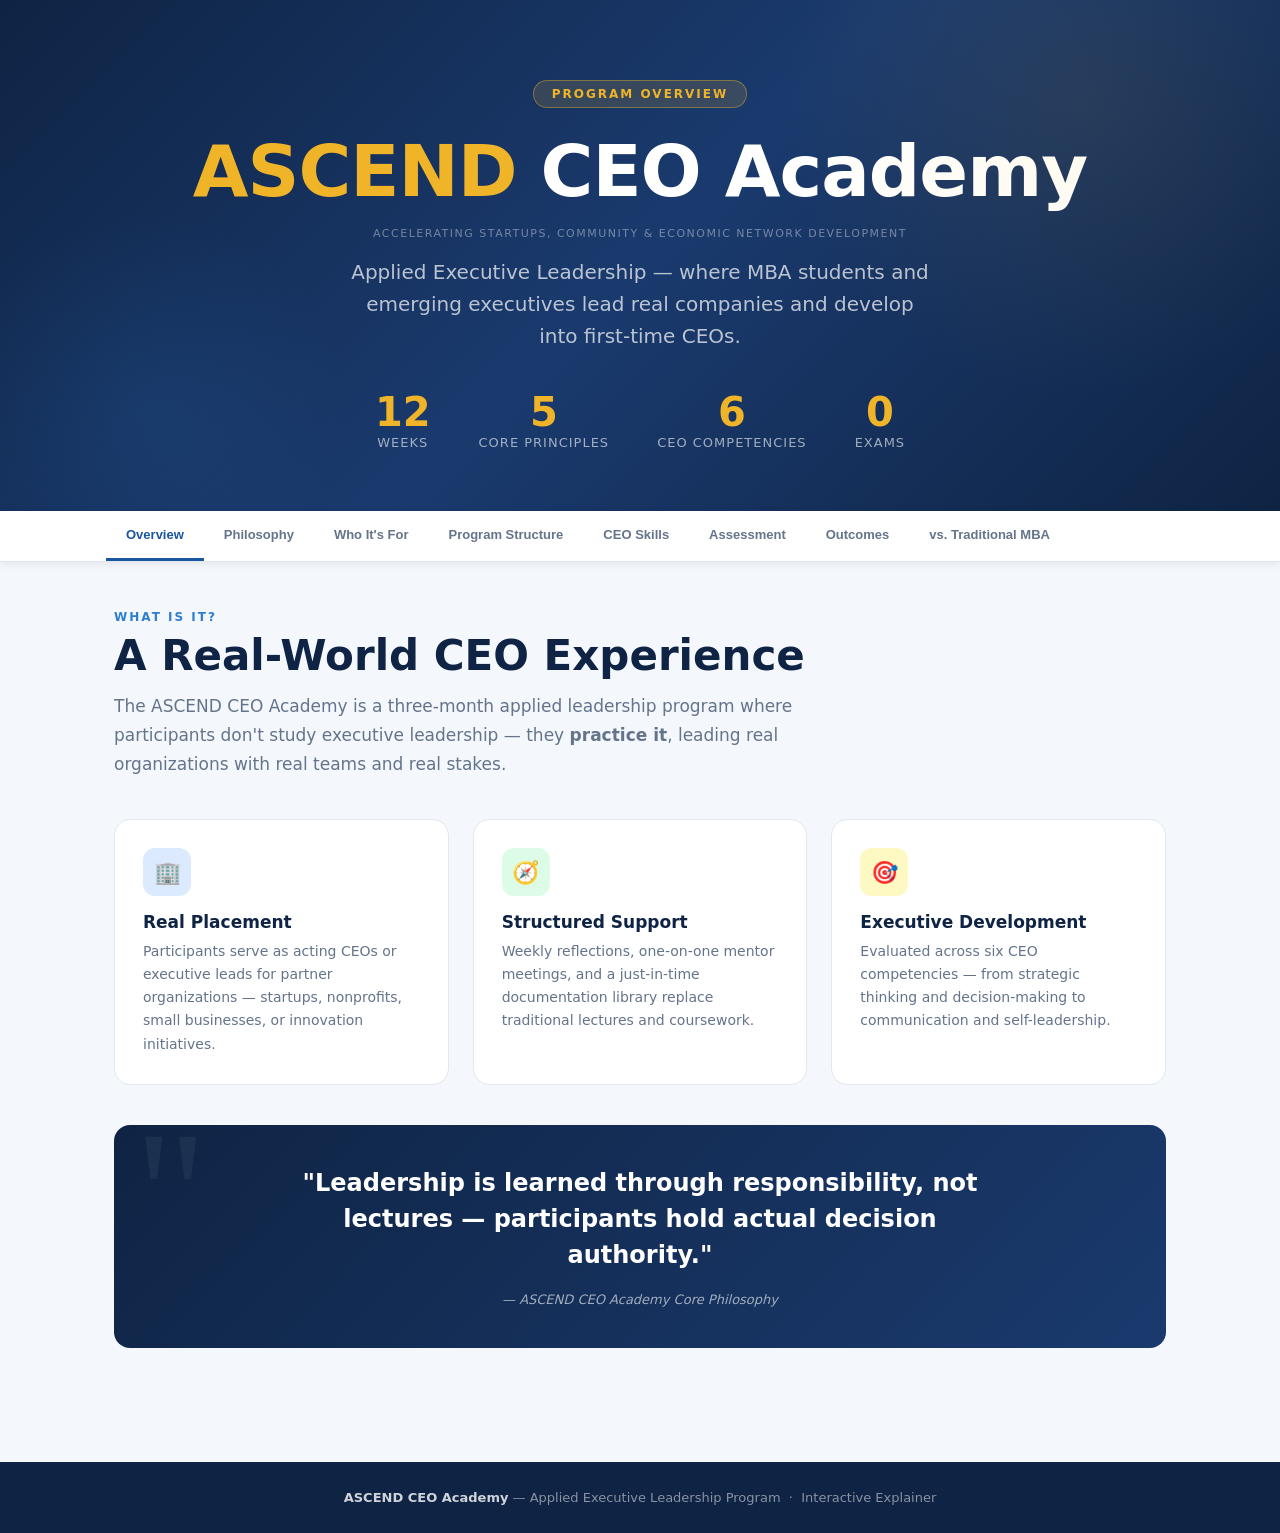
==== CEO Academy Explainer.html @ f21d6d33 "Initial commit: ASCEND CEO Academy interactive resource hub" ====
<!DOCTYPE html>
<html lang="en">
<head>
  <meta charset="UTF-8" />
  <meta name="viewport" content="width=device-width, initial-scale=1.0" />
  <title>ASCEND CEO Academy — Interactive Explainer</title>
  <style>
    :root {
      --navy: #0f2444;
      --blue: #1a56a0;
      --mid-blue: #2d7dd2;
      --accent: #e8a020;
      --gold: #f0b429;
      --light: #f4f7fc;
      --white: #ffffff;
      --gray: #64748b;
      --light-gray: #e2e8f0;
      --dark: #1e293b;
      --success: #16a34a;
      --text: #1e293b;
    }

    * { box-sizing: border-box; margin: 0; padding: 0; }

    body {
      font-family: 'Segoe UI', system-ui, -apple-system, sans-serif;
      background: var(--navy);
      color: var(--text);
      overflow-x: hidden;
    }

    /* ── HERO ── */
    .hero {
      background: linear-gradient(135deg, #0f2444 0%, #1a3a6e 50%, #0f2444 100%);
      color: white;
      text-align: center;
      padding: 80px 24px 60px;
      position: relative;
      overflow: hidden;
    }
    .hero::before {
      content: '';
      position: absolute;
      width: 600px; height: 600px;
      border-radius: 50%;
      background: radial-gradient(circle, rgba(240,180,41,0.08) 0%, transparent 70%);
      top: -200px; right: -100px;
    }
    .hero::after {
      content: '';
      position: absolute;
      width: 400px; height: 400px;
      border-radius: 50%;
      background: radial-gradient(circle, rgba(45,125,210,0.12) 0%, transparent 70%);
      bottom: -100px; left: -50px;
    }
    .hero-badge {
      display: inline-block;
      background: rgba(240,180,41,0.15);
      border: 1px solid rgba(240,180,41,0.4);
      color: var(--gold);
      font-size: 12px;
      font-weight: 700;
      letter-spacing: 2px;
      text-transform: uppercase;
      padding: 6px 18px;
      border-radius: 30px;
      margin-bottom: 24px;
    }
    .hero h1 {
      font-size: clamp(36px, 6vw, 72px);
      font-weight: 800;
      line-height: 1.1;
      margin-bottom: 16px;
      letter-spacing: -1px;
    }
    .hero h1 span { color: var(--gold); }
    .hero-sub {
      font-size: clamp(16px, 2vw, 20px);
      color: rgba(255,255,255,0.7);
      max-width: 580px;
      margin: 0 auto 40px;
      line-height: 1.6;
    }
    .hero-stats {
      display: flex;
      justify-content: center;
      gap: 48px;
      flex-wrap: wrap;
      position: relative;
      z-index: 1;
    }
    .hero-stat { text-align: center; }
    .hero-stat .num {
      font-size: 40px;
      font-weight: 800;
      color: var(--gold);
      display: block;
      line-height: 1;
    }
    .hero-stat .lbl {
      font-size: 13px;
      color: rgba(255,255,255,0.6);
      margin-top: 4px;
      text-transform: uppercase;
      letter-spacing: 1px;
    }

    /* ── NAV ── */
    .nav {
      background: var(--white);
      border-bottom: 1px solid var(--light-gray);
      position: sticky;
      top: 0;
      z-index: 100;
      box-shadow: 0 2px 8px rgba(0,0,0,0.08);
    }
    .nav-inner {
      max-width: 1100px;
      margin: 0 auto;
      display: flex;
      overflow-x: auto;
      scrollbar-width: none;
      padding: 0 16px;
    }
    .nav-inner::-webkit-scrollbar { display: none; }
    .nav-btn {
      flex-shrink: 0;
      padding: 16px 20px;
      font-size: 13px;
      font-weight: 600;
      color: var(--gray);
      background: none;
      border: none;
      border-bottom: 3px solid transparent;
      cursor: pointer;
      transition: all 0.2s;
      white-space: nowrap;
    }
    .nav-btn:hover { color: var(--blue); }
    .nav-btn.active {
      color: var(--blue);
      border-bottom-color: var(--blue);
    }

    /* ── MAIN ── */
    .main {
      background: var(--light);
      min-height: 100vh;
    }

    /* ── SECTIONS ── */
    .section {
      display: none;
      max-width: 1100px;
      margin: 0 auto;
      padding: 48px 24px 80px;
      animation: fadeIn 0.35s ease;
    }
    .section.active { display: block; }

    @keyframes fadeIn {
      from { opacity: 0; transform: translateY(12px); }
      to   { opacity: 1; transform: translateY(0); }
    }

    .section-header {
      margin-bottom: 40px;
    }
    .section-header .eyebrow {
      font-size: 12px;
      font-weight: 700;
      letter-spacing: 2px;
      text-transform: uppercase;
      color: var(--mid-blue);
      margin-bottom: 8px;
    }
    .section-header h2 {
      font-size: clamp(28px, 4vw, 42px);
      font-weight: 800;
      color: var(--navy);
      line-height: 1.15;
      margin-bottom: 12px;
    }
    .section-header p {
      font-size: 17px;
      color: var(--gray);
      max-width: 680px;
      line-height: 1.7;
    }

    /* ── CARDS ── */
    .cards { display: grid; gap: 24px; }
    .cards-2 { grid-template-columns: repeat(auto-fit, minmax(300px, 1fr)); }
    .cards-3 { grid-template-columns: repeat(auto-fit, minmax(260px, 1fr)); }

    .card {
      background: var(--white);
      border-radius: 16px;
      padding: 28px;
      border: 1px solid var(--light-gray);
      transition: box-shadow 0.2s, transform 0.2s;
    }
    .card:hover {
      box-shadow: 0 8px 32px rgba(15,36,68,0.12);
      transform: translateY(-2px);
    }
    .card-icon {
      width: 48px; height: 48px;
      border-radius: 12px;
      display: flex; align-items: center; justify-content: center;
      font-size: 22px;
      margin-bottom: 16px;
    }
    .card h3 {
      font-size: 17px;
      font-weight: 700;
      color: var(--navy);
      margin-bottom: 8px;
    }
    .card p {
      font-size: 14px;
      color: var(--gray);
      line-height: 1.65;
    }

    /* ── PRINCIPLES ── */
    .principle {
      background: var(--white);
      border-radius: 16px;
      padding: 28px 32px;
      border: 1px solid var(--light-gray);
      display: flex;
      align-items: flex-start;
      gap: 20px;
      cursor: pointer;
      transition: all 0.25s;
      margin-bottom: 16px;
    }
    .principle:hover {
      box-shadow: 0 6px 24px rgba(15,36,68,0.1);
      transform: translateX(4px);
    }
    .principle.open { border-color: var(--mid-blue); }
    .principle-num {
      width: 44px; height: 44px;
      border-radius: 50%;
      background: var(--navy);
      color: white;
      font-weight: 800;
      font-size: 18px;
      display: flex; align-items: center; justify-content: center;
      flex-shrink: 0;
    }
    .principle.open .principle-num { background: var(--mid-blue); }
    .principle-body { flex: 1; }
    .principle-title {
      font-size: 17px;
      font-weight: 700;
      color: var(--navy);
      margin-bottom: 4px;
    }
    .principle-sub {
      font-size: 13px;
      color: var(--gray);
    }
    .principle-detail {
      display: none;
      margin-top: 12px;
      font-size: 14px;
      color: var(--text);
      line-height: 1.7;
      border-top: 1px solid var(--light-gray);
      padding-top: 12px;
    }
    .principle.open .principle-detail { display: block; }
    .principle-arrow {
      font-size: 18px;
      color: var(--gray);
      transition: transform 0.25s;
      flex-shrink: 0;
      margin-top: 12px;
    }
    .principle.open .principle-arrow { transform: rotate(180deg); color: var(--mid-blue); }

    /* ── TIMELINE ── */
    .timeline { position: relative; }
    .timeline-phases { display: flex; gap: 0; margin-bottom: 32px; }
    .phase-tab {
      flex: 1;
      padding: 14px 20px;
      text-align: center;
      cursor: pointer;
      border-radius: 0;
      border-bottom: 3px solid var(--light-gray);
      background: var(--white);
      font-size: 14px;
      font-weight: 600;
      color: var(--gray);
      transition: all 0.2s;
      border: 1px solid var(--light-gray);
    }
    .phase-tab:first-child { border-radius: 12px 0 0 0; }
    .phase-tab:last-child  { border-radius: 0 12px 0 0; }
    .phase-tab.active {
      background: var(--navy);
      color: white;
      border-color: var(--navy);
    }
    .phase-tab .phase-label { font-size: 11px; opacity: 0.7; display: block; margin-top: 2px; }
    .phase-content {
      display: none;
      background: var(--white);
      border-radius: 0 0 16px 16px;
      border: 1px solid var(--light-gray);
      border-top: none;
      padding: 32px;
      animation: fadeIn 0.25s ease;
    }
    .phase-content.active { display: block; }

    .phase-content h3 {
      font-size: 22px;
      font-weight: 700;
      color: var(--navy);
      margin-bottom: 8px;
    }
    .phase-content .phase-desc {
      color: var(--gray);
      margin-bottom: 24px;
      font-size: 15px;
      line-height: 1.6;
    }

    .checklist { list-style: none; }
    .checklist li {
      display: flex;
      align-items: flex-start;
      gap: 10px;
      padding: 9px 0;
      font-size: 14px;
      color: var(--text);
      border-bottom: 1px solid var(--light-gray);
    }
    .checklist li:last-child { border-bottom: none; }
    .checklist .chk {
      width: 20px; height: 20px;
      border-radius: 50%;
      background: #dcfce7;
      color: var(--success);
      font-size: 11px;
      display: flex; align-items: center; justify-content: center;
      flex-shrink: 0;
      margin-top: 1px;
    }

    /* weekly cycle visual */
    .weekly-cycle {
      display: flex;
      gap: 0;
      margin-top: 24px;
      border-radius: 12px;
      overflow: hidden;
      border: 1px solid var(--light-gray);
    }
    .week-day {
      flex: 1;
      padding: 20px 16px;
      text-align: center;
      position: relative;
    }
    .week-day:not(:last-child)::after {
      content: '→';
      position: absolute;
      right: -8px;
      top: 50%;
      transform: translateY(-50%);
      font-size: 16px;
      color: var(--gray);
      z-index: 1;
    }
    .week-day.friday  { background: #fef9ec; }
    .week-day.monday  { background: #eff6ff; }
    .week-day.midweek { background: #f0fdf4; }
    .week-day-label {
      font-size: 11px;
      font-weight: 700;
      text-transform: uppercase;
      letter-spacing: 1px;
      margin-bottom: 8px;
    }
    .week-day.friday  .week-day-label { color: #b45309; }
    .week-day.monday  .week-day-label { color: var(--blue); }
    .week-day.midweek .week-day-label { color: var(--success); }
    .week-day-icon { font-size: 28px; margin-bottom: 8px; }
    .week-day-title {
      font-size: 13px;
      font-weight: 700;
      color: var(--navy);
      margin-bottom: 6px;
    }
    .week-day-items {
      font-size: 12px;
      color: var(--gray);
      line-height: 1.6;
      list-style: none;
      text-align: left;
    }

    /* ── SKILLS GRID ── */
    .skill-grid { display: grid; grid-template-columns: repeat(auto-fit, minmax(280px, 1fr)); gap: 20px; }
    .skill-card {
      background: var(--white);
      border-radius: 14px;
      padding: 24px;
      border: 1px solid var(--light-gray);
      cursor: pointer;
      transition: all 0.2s;
    }
    .skill-card:hover {
      box-shadow: 0 6px 24px rgba(15,36,68,0.1);
      transform: translateY(-2px);
      border-color: var(--mid-blue);
    }
    .skill-card.expanded { border-color: var(--mid-blue); background: #f0f7ff; }
    .skill-card-head {
      display: flex;
      align-items: center;
      gap: 14px;
      margin-bottom: 10px;
    }
    .skill-icon {
      width: 42px; height: 42px;
      border-radius: 10px;
      font-size: 20px;
      display: flex; align-items: center; justify-content: center;
      flex-shrink: 0;
    }
    .skill-card h3 { font-size: 16px; font-weight: 700; color: var(--navy); }
    .skill-preview { font-size: 13px; color: var(--gray); }
    .skill-items {
      display: none;
      margin-top: 14px;
      padding-top: 14px;
      border-top: 1px solid var(--light-gray);
      list-style: none;
    }
    .skill-card.expanded .skill-items { display: block; }
    .skill-items li {
      font-size: 13px;
      color: var(--text);
      padding: 5px 0;
      display: flex;
      align-items: center;
      gap: 8px;
    }
    .skill-items li::before {
      content: '▸';
      color: var(--mid-blue);
      font-size: 11px;
    }

    /* ── OUTCOMES ── */
    .outcome-grid { display: grid; grid-template-columns: repeat(auto-fit, minmax(260px, 1fr)); gap: 20px; }
    .outcome-card {
      background: var(--white);
      border-radius: 16px;
      padding: 28px;
      border: 1px solid var(--light-gray);
      text-align: center;
    }
    .outcome-card .big-icon { font-size: 40px; margin-bottom: 12px; }
    .outcome-card h3 { font-size: 16px; font-weight: 700; color: var(--navy); margin-bottom: 8px; }
    .outcome-card p { font-size: 13px; color: var(--gray); line-height: 1.6; }

    /* ── COMPARE TABLE ── */
    .compare-wrap {
      background: var(--white);
      border-radius: 16px;
      overflow: hidden;
      border: 1px solid var(--light-gray);
    }
    .compare-table { width: 100%; border-collapse: collapse; }
    .compare-table th {
      padding: 18px 24px;
      font-size: 14px;
      font-weight: 700;
      text-align: left;
    }
    .compare-table th:first-child { background: var(--light-gray); color: var(--gray); }
    .compare-table th.traditional { background: #fef2f2; color: #b91c1c; }
    .compare-table th.academy { background: #eff6ff; color: var(--blue); }
    .compare-table td {
      padding: 14px 24px;
      font-size: 14px;
      border-top: 1px solid var(--light-gray);
      vertical-align: top;
    }
    .compare-table td:first-child { font-weight: 600; color: var(--navy); background: #fafafa; }
    .compare-table td.traditional { color: #b91c1c; background: #fff5f5; }
    .compare-table td.academy { color: #166534; background: #f0fdf4; }

    /* ── PILL TAGS ── */
    .tags { display: flex; flex-wrap: wrap; gap: 8px; margin-top: 16px; }
    .tag {
      padding: 5px 14px;
      border-radius: 20px;
      font-size: 12px;
      font-weight: 600;
      background: #dbeafe;
      color: var(--blue);
    }
    .tag.gold { background: #fef9c3; color: #854d0e; }
    .tag.green { background: #dcfce7; color: #166534; }

    /* ── CALLOUT ── */
    .callout {
      background: linear-gradient(135deg, var(--navy), #1a3a6e);
      color: white;
      border-radius: 16px;
      padding: 40px;
      margin-top: 40px;
      text-align: center;
      position: relative;
      overflow: hidden;
    }
    .callout::before {
      content: '"';
      position: absolute;
      top: -20px; left: 20px;
      font-size: 180px;
      color: rgba(255,255,255,0.05);
      font-family: Georgia, serif;
      line-height: 1;
    }
    .callout blockquote {
      font-size: clamp(18px, 3vw, 24px);
      font-weight: 600;
      line-height: 1.5;
      max-width: 700px;
      margin: 0 auto 16px;
      position: relative;
      z-index: 1;
    }
    .callout cite {
      font-size: 13px;
      color: rgba(255,255,255,0.6);
    }

    /* ── ASSESSMENTS ── */
    .assess-grid { display: grid; gap: 20px; }
    .assess-item {
      background: var(--white);
      border-radius: 14px;
      padding: 24px 28px;
      border: 1px solid var(--light-gray);
      display: flex;
      gap: 20px;
      align-items: flex-start;
    }
    .assess-num {
      background: var(--navy);
      color: white;
      width: 36px; height: 36px;
      border-radius: 8px;
      font-weight: 800;
      font-size: 15px;
      display: flex; align-items: center; justify-content: center;
      flex-shrink: 0;
    }
    .assess-item h3 { font-size: 16px; font-weight: 700; color: var(--navy); margin-bottom: 4px; }
    .assess-item p { font-size: 13px; color: var(--gray); line-height: 1.6; }

    /* ── PLACEMENT ── */
    .placement-grid { display: grid; grid-template-columns: 1fr 1fr; gap: 24px; }
    @media (max-width: 640px) { .placement-grid { grid-template-columns: 1fr; } }
    .placement-box {
      background: var(--white);
      border-radius: 14px;
      padding: 24px;
      border: 1px solid var(--light-gray);
    }
    .placement-box h3 { font-size: 15px; font-weight: 700; color: var(--navy); margin-bottom: 14px; display: flex; align-items: center; gap: 8px; }
    .placement-box ul { list-style: none; }
    .placement-box ul li {
      padding: 7px 0;
      font-size: 13px;
      color: var(--text);
      border-bottom: 1px solid var(--light-gray);
      display: flex; align-items: center; gap: 8px;
    }
    .placement-box ul li:last-child { border-bottom: none; }
    .placement-box ul li::before { content: '●'; color: var(--mid-blue); font-size: 8px; }

    /* ── FOOTER ── */
    .footer {
      background: var(--navy);
      color: rgba(255,255,255,0.5);
      text-align: center;
      padding: 28px 24px;
      font-size: 13px;
    }
    .footer strong { color: rgba(255,255,255,0.8); }

    @media (max-width: 768px) {
      .hero { padding: 48px 20px 40px; }
      .hero-stats { gap: 24px; }
      .section { padding: 32px 16px 60px; }
      .weekly-cycle { flex-direction: column; }
      .week-day:not(:last-child)::after { content: '↓'; right: 50%; top: auto; bottom: -12px; transform: translateX(50%); }
    }
  </style>
</head>
<body>

<!-- HERO -->
<section class="hero">
  <div class="hero-badge">Program Overview</div>
  <h1><span>ASCEND</span> CEO Academy</h1>
  <p style="font-size:11px; letter-spacing:1.5px; text-transform:uppercase; color:rgba(255,255,255,0.4); margin-bottom:16px; position:relative; z-index:1;">Accelerating Startups, Community & Economic Network Development</p>
  <p class="hero-sub">Applied Executive Leadership — where MBA students and emerging executives lead real companies and develop into first-time CEOs.</p>
  <div class="hero-stats">
    <div class="hero-stat"><span class="num">12</span><span class="lbl">Weeks</span></div>
    <div class="hero-stat"><span class="num">5</span><span class="lbl">Core Principles</span></div>
    <div class="hero-stat"><span class="num">6</span><span class="lbl">CEO Competencies</span></div>
    <div class="hero-stat"><span class="num">0</span><span class="lbl">Exams</span></div>
  </div>
</section>

<!-- NAV -->
<nav class="nav">
  <div class="nav-inner">
    <button class="nav-btn active" onclick="showSection('overview', this)">Overview</button>
    <button class="nav-btn" onclick="showSection('philosophy', this)">Philosophy</button>
    <button class="nav-btn" onclick="showSection('participants', this)">Who It's For</button>
    <button class="nav-btn" onclick="showSection('structure', this)">Program Structure</button>
    <button class="nav-btn" onclick="showSection('skills', this)">CEO Skills</button>
    <button class="nav-btn" onclick="showSection('assessment', this)">Assessment</button>
    <button class="nav-btn" onclick="showSection('outcomes', this)">Outcomes</button>
    <button class="nav-btn" onclick="showSection('compare', this)">vs. Traditional MBA</button>
  </div>
</nav>

<!-- MAIN -->
<main class="main">

  <!-- 1. OVERVIEW -->
  <section id="overview" class="section active">
    <div class="section-header">
      <div class="eyebrow">What is it?</div>
      <h2>A Real-World CEO Experience</h2>
      <p>The ASCEND CEO Academy is a three-month applied leadership program where participants don't study executive leadership — they <strong>practice it</strong>, leading real organizations with real teams and real stakes.</p>
    </div>

    <div class="cards cards-3">
      <div class="card">
        <div class="card-icon" style="background:#dbeafe;">🏢</div>
        <h3>Real Placement</h3>
        <p>Participants serve as acting CEOs or executive leads for partner organizations — startups, nonprofits, small businesses, or innovation initiatives.</p>
      </div>
      <div class="card">
        <div class="card-icon" style="background:#dcfce7;">🧭</div>
        <h3>Structured Support</h3>
        <p>Weekly reflections, one-on-one mentor meetings, and a just-in-time documentation library replace traditional lectures and coursework.</p>
      </div>
      <div class="card">
        <div class="card-icon" style="background:#fef9c3;">🎯</div>
        <h3>Executive Development</h3>
        <p>Evaluated across six CEO competencies — from strategic thinking and decision-making to communication and self-leadership.</p>
      </div>
    </div>

    <div class="callout">
      <blockquote>"Leadership is learned through responsibility, not lectures — participants hold actual decision authority."</blockquote>
      <cite>— ASCEND CEO Academy Core Philosophy</cite>
    </div>
  </section>

  <!-- 2. PHILOSOPHY -->
  <section id="philosophy" class="section">
    <div class="section-header">
      <div class="eyebrow">The Foundation</div>
      <h2>Five Operating Principles</h2>
      <p>Every design decision in the Academy flows from five core beliefs about how executive leadership is actually developed. Click each principle to explore it.</p>
    </div>

    <div class="principle open" onclick="togglePrinciple(this)">
      <div class="principle-num">1</div>
      <div class="principle-body">
        <div class="principle-title">Leadership is learned through responsibility, not lectures</div>
        <div class="principle-sub">Authority first, curriculum second.</div>
        <div class="principle-detail">Participants must hold <em>actual</em> decision authority — not simulated authority, not advisory roles. This is the non-negotiable foundation of the program. Without accountability for outcomes, there is no real learning.</div>
      </div>
      <div class="principle-arrow">▾</div>
    </div>

    <div class="principle" onclick="togglePrinciple(this)">
      <div class="principle-num">2</div>
      <div class="principle-body">
        <div class="principle-title">Reflection converts experience into leadership skill</div>
        <div class="principle-sub">Experience alone is not enough.</div>
        <div class="principle-detail">Weekly structured reflection is mandatory. Without deliberate reflection, leaders repeat mistakes rather than learning from them. The Friday reflection ritual is the mechanism that turns daily activity into compounding leadership growth.</div>
      </div>
      <div class="principle-arrow">▾</div>
    </div>

    <div class="principle" onclick="togglePrinciple(this)">
      <div class="principle-num">3</div>
      <div class="principle-body">
        <div class="principle-title">Mentorship prevents preventable failure</div>
        <div class="principle-sub">Every participant has an experienced executive mentor.</div>
        <div class="principle-detail">Mentors are seasoned executives who review reflections, challenge assumptions, and provide coaching on decision quality. Critically, mentors guide thinking — they do not run the company. This preserves the participant's learning while preventing avoidable mistakes.</div>
      </div>
      <div class="principle-arrow">▾</div>
    </div>

    <div class="principle" onclick="togglePrinciple(this)">
      <div class="principle-num">4</div>
      <div class="principle-body">
        <div class="principle-title">Documentation replaces traditional curriculum</div>
        <div class="principle-sub">A CEO survival manual, not a syllabus.</div>
        <div class="principle-detail">The Academy maintains a CEO Documentation Library — practical guides on firing someone ethically, managing cash flow panic, handling board pressure, rebuilding broken team culture, and more. Participants consult these only when needed. No wasted theory.</div>
      </div>
      <div class="principle-arrow">▾</div>
    </div>

    <div class="principle" onclick="togglePrinciple(this)">
      <div class="principle-num">5</div>
      <div class="principle-body">
        <div class="principle-title">Problems drive learning</div>
        <div class="principle-sub">Curriculum evolves in real time.</div>
        <div class="principle-detail">When multiple participants encounter the same challenge, the Academy creates new documentation. This means future cohorts benefit from real problems faced by real leaders — and no learning resource exists until it's actually needed.</div>
      </div>
      <div class="principle-arrow">▾</div>
    </div>
  </section>

  <!-- 3. PARTICIPANTS -->
  <section id="participants" class="section">
    <div class="section-header">
      <div class="eyebrow">Who Should Apply</div>
      <h2>Built for Emerging Executives</h2>
      <p>The program assumes baseline business knowledge exists and focuses entirely on executive application — not fundamentals.</p>
    </div>

    <div class="cards cards-2" style="margin-bottom: 32px;">
      <div class="card">
        <div class="card-icon" style="background:#ede9fe;">🎓</div>
        <h3>Primary Audience</h3>
        <ul class="checklist" style="margin-top: 8px;">
          <li><span class="chk">✓</span>MBA students</li>
          <li><span class="chk">✓</span>Graduate business students</li>
          <li><span class="chk">✓</span>Startup founders transitioning into CEO roles</li>
          <li><span class="chk">✓</span>Internal corporate leaders moving into executive positions</li>
          <li><span class="chk">✓</span>Entrepreneurs preparing to scale organizations</li>
        </ul>
      </div>
      <div class="card">
        <div class="card-icon" style="background:#fef9c3;">📋</div>
        <h3>Prerequisites</h3>
        <p style="margin-bottom: 12px;">Participants should already understand these business fundamentals:</p>
        <div class="tags">
          <span class="tag">Business Fundamentals</span>
          <span class="tag">Finance Basics</span>
          <span class="tag">Organizational Structure</span>
          <span class="tag">Marketing Fundamentals</span>
          <span class="tag">Operations Concepts</span>
        </div>
      </div>
    </div>

    <div class="section-header" style="margin-top: 40px;">
      <div class="eyebrow">Placement Types</div>
      <h2>Where Participants Are Placed</h2>
      <p>Each participant is placed with a real organization that offers authentic executive responsibility.</p>
    </div>

    <div class="placement-grid">
      <div class="placement-box">
        <h3>🏗️ Organization Types</h3>
        <ul>
          <li>Early-stage startup</li>
          <li>Small business preparing for growth</li>
          <li>Nonprofit needing executive leadership</li>
          <li>Innovation initiative inside a larger organization</li>
          <li>Community or economic development project</li>
        </ul>
      </div>
      <div class="placement-box">
        <h3>✅ What Must Be Included</h3>
        <ul>
          <li>Decision responsibility</li>
          <li>Leadership of at least one team or function</li>
          <li>Weekly measurable organizational goals</li>
          <li>Access to operational data</li>
        </ul>
      </div>
    </div>
  </section>

  <!-- 4. STRUCTURE -->
  <section id="structure" class="section">
    <div class="section-header">
      <div class="eyebrow">12-Week Program</div>
      <h2>How the Program is Structured</h2>
      <p>Three phases take participants from orientation through active CEO leadership to final reflection and portfolio completion.</p>
    </div>

    <div class="timeline">
      <div class="timeline-phases">
        <button class="phase-tab active" onclick="showPhase('phase1', this)">
          Phase 1
          <span class="phase-label">Week 1 · Bootcamp</span>
        </button>
        <button class="phase-tab" onclick="showPhase('phase2', this)">
          Phase 2
          <span class="phase-label">Weeks 2–11 · CEO Placement</span>
        </button>
        <button class="phase-tab" onclick="showPhase('phase3', this)">
          Phase 3
          <span class="phase-label">Week 12 · Closing</span>
        </button>
      </div>

      <div id="phase1" class="phase-content active">
        <h3>⚡ Executive Bootcamp Week</h3>
        <p class="phase-desc">Full-time, in-person or hybrid. The single most intensive week — focused on mindset, systems, and preparation before participants step into their organizations.</p>
        <div class="cards cards-2">
          <div>
            <h4 style="font-size:14px;font-weight:700;color:var(--navy);margin-bottom:12px;">What Happens</h4>
            <ul class="checklist">
              <li><span class="chk">✓</span>Team formation and cohort building</li>
              <li><span class="chk">✓</span>Leadership mindset reset</li>
              <li><span class="chk">✓</span>Executive communication expectations</li>
              <li><span class="chk">✓</span>Program systems walkthrough</li>
              <li><span class="chk">✓</span>Reflection training</li>
              <li><span class="chk">✓</span>Mentor introduction</li>
              <li><span class="chk">✓</span>Organizational placement preparation</li>
            </ul>
          </div>
          <div>
            <h4 style="font-size:14px;font-weight:700;color:var(--navy);margin-bottom:12px;">Participants Leave Week 1 With</h4>
            <ul class="checklist">
              <li><span class="chk">✓</span>Leadership journal started</li>
              <li><span class="chk">✓</span>Assigned organization</li>
              <li><span class="chk">✓</span>Initial CEO action plan</li>
              <li><span class="chk">✓</span>Defined success metrics</li>
            </ul>
          </div>
        </div>
      </div>

      <div id="phase2" class="phase-content">
        <h3>🏆 CEO Placement Period</h3>
        <p class="phase-desc">Weeks 2–11 are the core of the Academy. There are no weekly lectures. Participants actively lead their assigned organizations on a structured weekly cadence.</p>

        <h4 style="font-size:14px;font-weight:700;color:var(--navy);margin-bottom:16px;">The Weekly Rhythm</h4>
        <div class="weekly-cycle">
          <div class="week-day friday">
            <div class="week-day-label">Friday</div>
            <div class="week-day-icon">📝</div>
            <div class="week-day-title">Reflection Due</div>
            <ul class="week-day-items">
              <li>Key decisions made</li>
              <li>Challenges encountered</li>
              <li>People leadership situations</li>
              <li>Failures and lessons</li>
              <li>Questions for mentor</li>
            </ul>
          </div>
          <div class="week-day monday">
            <div class="week-day-label">Monday</div>
            <div class="week-day-icon">🤝</div>
            <div class="week-day-title">Mentor Meeting</div>
            <ul class="week-day-items">
              <li>Review reflection</li>
              <li>Discuss decision quality</li>
              <li>Leadership coaching</li>
              <li>Challenge assumptions</li>
              <li>Executive frameworks</li>
            </ul>
          </div>
          <div class="week-day midweek">
            <div class="week-day-label">Tue – Thu</div>
            <div class="week-day-icon">⚙️</div>
            <div class="week-day-title">CEO Execution</div>
            <ul class="week-day-items">
              <li>Running meetings</li>
              <li>Operational decisions</li>
              <li>Managing staff</li>
              <li>Strategic planning</li>
              <li>Handling crises</li>
            </ul>
          </div>
        </div>
      </div>

      <div id="phase3" class="phase-content">
        <h3>🎓 Program Completion</h3>
        <p class="phase-desc">Week 12 is dedicated to synthesis, reflection, and final deliverables. Participants demonstrate what they learned through demonstrated action — not exams.</p>
        <div class="cards cards-2">
          <div class="card" style="border-left: 4px solid var(--mid-blue);">
            <h3>📁 CEO Leadership Portfolio</h3>
            <ul class="checklist" style="margin-top:8px;">
              <li><span class="chk">✓</span>Major decisions made</li>
              <li><span class="chk">✓</span>Strategic initiatives launched</li>
              <li><span class="chk">✓</span>Organizational outcomes achieved</li>
              <li><span class="chk">✓</span>Leadership mistakes and lessons</li>
              <li><span class="chk">✓</span>Personal leadership framework developed</li>
            </ul>
          </div>
          <div class="card" style="border-left: 4px solid var(--gold);">
            <h3>🎤 Executive Presentation</h3>
            <ul class="checklist" style="margin-top:8px;">
              <li><span class="chk">✓</span>What they inherited</li>
              <li><span class="chk">✓</span>What they changed</li>
              <li><span class="chk">✓</span>What worked</li>
              <li><span class="chk">✓</span>What failed</li>
              <li><span class="chk">✓</span>What they'd do differently</li>
            </ul>
          </div>
        </div>
      </div>
    </div>
  </section>

  <!-- 5. SKILLS -->
  <section id="skills" class="section">
    <div class="section-header">
      <div class="eyebrow">CEO Competencies</div>
      <h2>Six Skills Every CEO Needs</h2>
      <p>Participants are evaluated across six core executive competencies. Click any skill to see what's measured.</p>
    </div>

    <div class="skill-grid">
      <div class="skill-card" onclick="toggleSkill(this)">
        <div class="skill-card-head">
          <div class="skill-icon" style="background:#dbeafe;">🧭</div>
          <div>
            <h3>Strategic Thinking</h3>
            <div class="skill-preview">Setting direction and allocating resources</div>
          </div>
        </div>
        <ul class="skill-items">
          <li>Ability to define direction</li>
          <li>Ability to prioritize initiatives</li>
          <li>Ability to allocate resources</li>
        </ul>
      </div>

      <div class="skill-card" onclick="toggleSkill(this)">
        <div class="skill-card-head">
          <div class="skill-icon" style="background:#fef9c3;">⚖️</div>
          <div>
            <h3>Decision Making Under Uncertainty</h3>
            <div class="skill-preview">Speed, risk, accountability</div>
          </div>
        </div>
        <ul class="skill-items">
          <li>Speed of decision making</li>
          <li>Risk awareness</li>
          <li>Accountability for outcomes</li>
        </ul>
      </div>

      <div class="skill-card" onclick="toggleSkill(this)">
        <div class="skill-card-head">
          <div class="skill-icon" style="background:#dcfce7;">👥</div>
          <div>
            <h3>Organizational Leadership</h3>
            <div class="skill-preview">Building teams and culture</div>
          </div>
        </div>
        <ul class="skill-items">
          <li>Team alignment</li>
          <li>Conflict resolution</li>
          <li>Staff motivation</li>
          <li>Culture building</li>
        </ul>
      </div>

      <div class="skill-card" onclick="toggleSkill(this)">
        <div class="skill-card-head">
          <div class="skill-icon" style="background:#ede9fe;">📢</div>
          <div>
            <h3>Communication</h3>
            <div class="skill-preview">Executive presence and clarity</div>
          </div>
        </div>
        <ul class="skill-items">
          <li>Clarity of direction</li>
          <li>Executive presence</li>
          <li>Stakeholder messaging</li>
          <li>Difficult conversation handling</li>
        </ul>
      </div>

      <div class="skill-card" onclick="toggleSkill(this)">
        <div class="skill-card-head">
          <div class="skill-icon" style="background:#fee2e2;">⚙️</div>
          <div>
            <h3>Operational Awareness</h3>
            <div class="skill-preview">Finance, resources, and processes</div>
          </div>
        </div>
        <ul class="skill-items">
          <li>Financial literacy in real decisions</li>
          <li>Resource management</li>
          <li>Process understanding</li>
          <li>Organizational bottleneck recognition</li>
        </ul>
      </div>

      <div class="skill-card" onclick="toggleSkill(this)">
        <div class="skill-card-head">
          <div class="skill-icon" style="background:#fef3c7;">🧘</div>
          <div>
            <h3>Self-Leadership</h3>
            <div class="skill-preview">Emotional intelligence and growth</div>
          </div>
        </div>
        <ul class="skill-items">
          <li>Emotional regulation</li>
          <li>Reflection depth</li>
          <li>Coachability</li>
          <li>Adaptability</li>
        </ul>
      </div>
    </div>
  </section>

  <!-- 6. ASSESSMENT -->
  <section id="assessment" class="section">
    <div class="section-header">
      <div class="eyebrow">No Exams</div>
      <h2>Leadership is Assessed Through Action</h2>
      <p>There are no written tests. Evaluation is based entirely on demonstrated leadership across five dimensions.</p>
    </div>

    <div class="assess-grid">
      <div class="assess-item">
        <div class="assess-num">1</div>
        <div>
          <h3>Weekly Reflections</h3>
          <p>Every Friday, participants document key decisions, challenges, failures, and leadership situations. Reflection depth and self-awareness are evaluated over time.</p>
        </div>
      </div>
      <div class="assess-item">
        <div class="assess-num">2</div>
        <div>
          <h3>Mentor Feedback</h3>
          <p>Executive mentors provide ongoing coaching assessments based on weekly meetings — evaluating decision quality, coachability, and leadership growth trajectory.</p>
        </div>
      </div>
      <div class="assess-item">
        <div class="assess-num">3</div>
        <div>
          <h3>Organizational Performance Indicators</h3>
          <p>Real outcomes from the placed organization are part of the evaluation — did the team improve? Did the strategy deliver measurable results?</p>
        </div>
      </div>
      <div class="assess-item">
        <div class="assess-num">4</div>
        <div>
          <h3>Staff Feedback</h3>
          <p>Where applicable, feedback from the teams participants led provides a ground-level view of organizational leadership effectiveness.</p>
        </div>
      </div>
      <div class="assess-item">
        <div class="assess-num">5</div>
        <div>
          <h3>Final Executive Portfolio</h3>
          <p>A comprehensive document capturing the participant's full arc — decisions made, outcomes achieved, mistakes learned from, and their personal leadership framework.</p>
        </div>
      </div>
    </div>
  </section>

  <!-- 7. OUTCOMES -->
  <section id="outcomes" class="section">
    <div class="section-header">
      <div class="eyebrow">What You'll Have</div>
      <h2>What Graduates Walk Away With</h2>
      <p>ASCEND CEO Academy graduates don't have simulated leadership experience — they have actual CEO experience and the skills to prove it.</p>
    </div>

    <div class="outcome-grid">
      <div class="outcome-card">
        <div class="big-icon">🏛️</div>
        <h3>Executive Reality</h3>
        <p>Deep understanding of the daily reality of executive leadership — not theoretical knowledge of what it might be like.</p>
      </div>
      <div class="outcome-card">
        <div class="big-icon">🎯</div>
        <h3>Authority & Judgment</h3>
        <p>Proven ability to lead organizations with real authority and make high-stakes decisions under uncertainty.</p>
      </div>
      <div class="outcome-card">
        <div class="big-icon">🔄</div>
        <h3>Reflective Decision-Making</h3>
        <p>A lifetime habit of structured reflection that continuously converts experience into leadership growth.</p>
      </div>
      <div class="outcome-card">
        <div class="big-icon">🌐</div>
        <h3>Mentor Network</h3>
        <p>Ongoing relationships with experienced executives who provided real coaching, not simulated mentorship.</p>
      </div>
      <div class="outcome-card">
        <div class="big-icon">📋</div>
        <h3>Portfolio of Proof</h3>
        <p>A documented leadership record showing real decisions, real outcomes, and real lessons — immediately credible to boards and investors.</p>
      </div>
      <div class="outcome-card">
        <div class="big-icon">🚀</div>
        <h3>Launch Readiness</h3>
        <p>For startup-track participants: a validated concept, operational plan, investor-ready materials, and a launch roadmap.</p>
      </div>
    </div>
  </section>

  <!-- 8. COMPARE -->
  <section id="compare" class="section">
    <div class="section-header">
      <div class="eyebrow">The Difference</div>
      <h2>ASCEND CEO Academy vs. Traditional MBA</h2>
      <p>The Academy is built to close the gap between academic preparation and executive reality. Here's exactly how it differs.</p>
    </div>

    <div class="compare-wrap">
      <table class="compare-table">
        <thead>
          <tr>
            <th></th>
            <th class="traditional">❌ Traditional MBA</th>
            <th class="academy">✅ ASCEND CEO Academy</th>
          </tr>
        </thead>
        <tbody>
          <tr>
            <td>Teaching Method</td>
            <td class="traditional">Lectures, cases, simulations</td>
            <td class="academy">Real organizational responsibility</td>
          </tr>
          <tr>
            <td>Assessment</td>
            <td class="traditional">Exams, papers, grades</td>
            <td class="academy">Leadership outcomes & portfolio</td>
          </tr>
          <tr>
            <td>Decision Making</td>
            <td class="traditional">Hypothetical scenarios</td>
            <td class="academy">Real decisions with real consequences</td>
          </tr>
          <tr>
            <td>Curriculum</td>
            <td class="traditional">Fixed syllabus set in advance</td>
            <td class="academy">Evolves based on real challenges</td>
          </tr>
          <tr>
            <td>Mentorship</td>
            <td class="traditional">Occasional advisor meetings</td>
            <td class="academy">Weekly executive coaching</td>
          </tr>
          <tr>
            <td>Leadership Team</td>
            <td class="traditional">Case study characters</td>
            <td class="academy">Actual people you manage</td>
          </tr>
          <tr>
            <td>Core Skill</td>
            <td class="traditional">Analysis and frameworks</td>
            <td class="academy">Judgment under pressure</td>
          </tr>
          <tr>
            <td>Output</td>
            <td class="traditional">Academic credentials</td>
            <td class="academy">CEO experience + leadership portfolio</td>
          </tr>
        </tbody>
      </table>
    </div>

    <div class="callout" style="margin-top: 40px;">
      <blockquote>"Traditional MBA programs teach analysis, models, and case studies. The ASCEND CEO Academy teaches responsibility, judgment, and leadership under pressure."</blockquote>
      <cite>— ASCEND CEO Academy Program Design</cite>
    </div>
  </section>

</main>

<footer class="footer">
  <strong>ASCEND CEO Academy</strong> — Applied Executive Leadership Program &nbsp;·&nbsp; Interactive Explainer
</footer>

<script>
  function showSection(id, btn) {
    document.querySelectorAll('.section').forEach(s => s.classList.remove('active'));
    document.querySelectorAll('.nav-btn').forEach(b => b.classList.remove('active'));
    document.getElementById(id).classList.add('active');
    btn.classList.add('active');
    window.scrollTo({ top: document.querySelector('.nav').offsetTop - 1, behavior: 'smooth' });
  }

  function togglePrinciple(el) {
    const wasOpen = el.classList.contains('open');
    document.querySelectorAll('.principle').forEach(p => p.classList.remove('open'));
    if (!wasOpen) el.classList.add('open');
  }

  function showPhase(id, btn) {
    document.querySelectorAll('.phase-content').forEach(c => c.classList.remove('active'));
    document.querySelectorAll('.phase-tab').forEach(b => b.classList.remove('active'));
    document.getElementById(id).classList.add('active');
    btn.classList.add('active');
  }

  function toggleSkill(card) {
    const wasExpanded = card.classList.contains('expanded');
    document.querySelectorAll('.skill-card').forEach(c => c.classList.remove('expanded'));
    if (!wasExpanded) card.classList.add('expanded');
  }
</script>
</body>
</html>
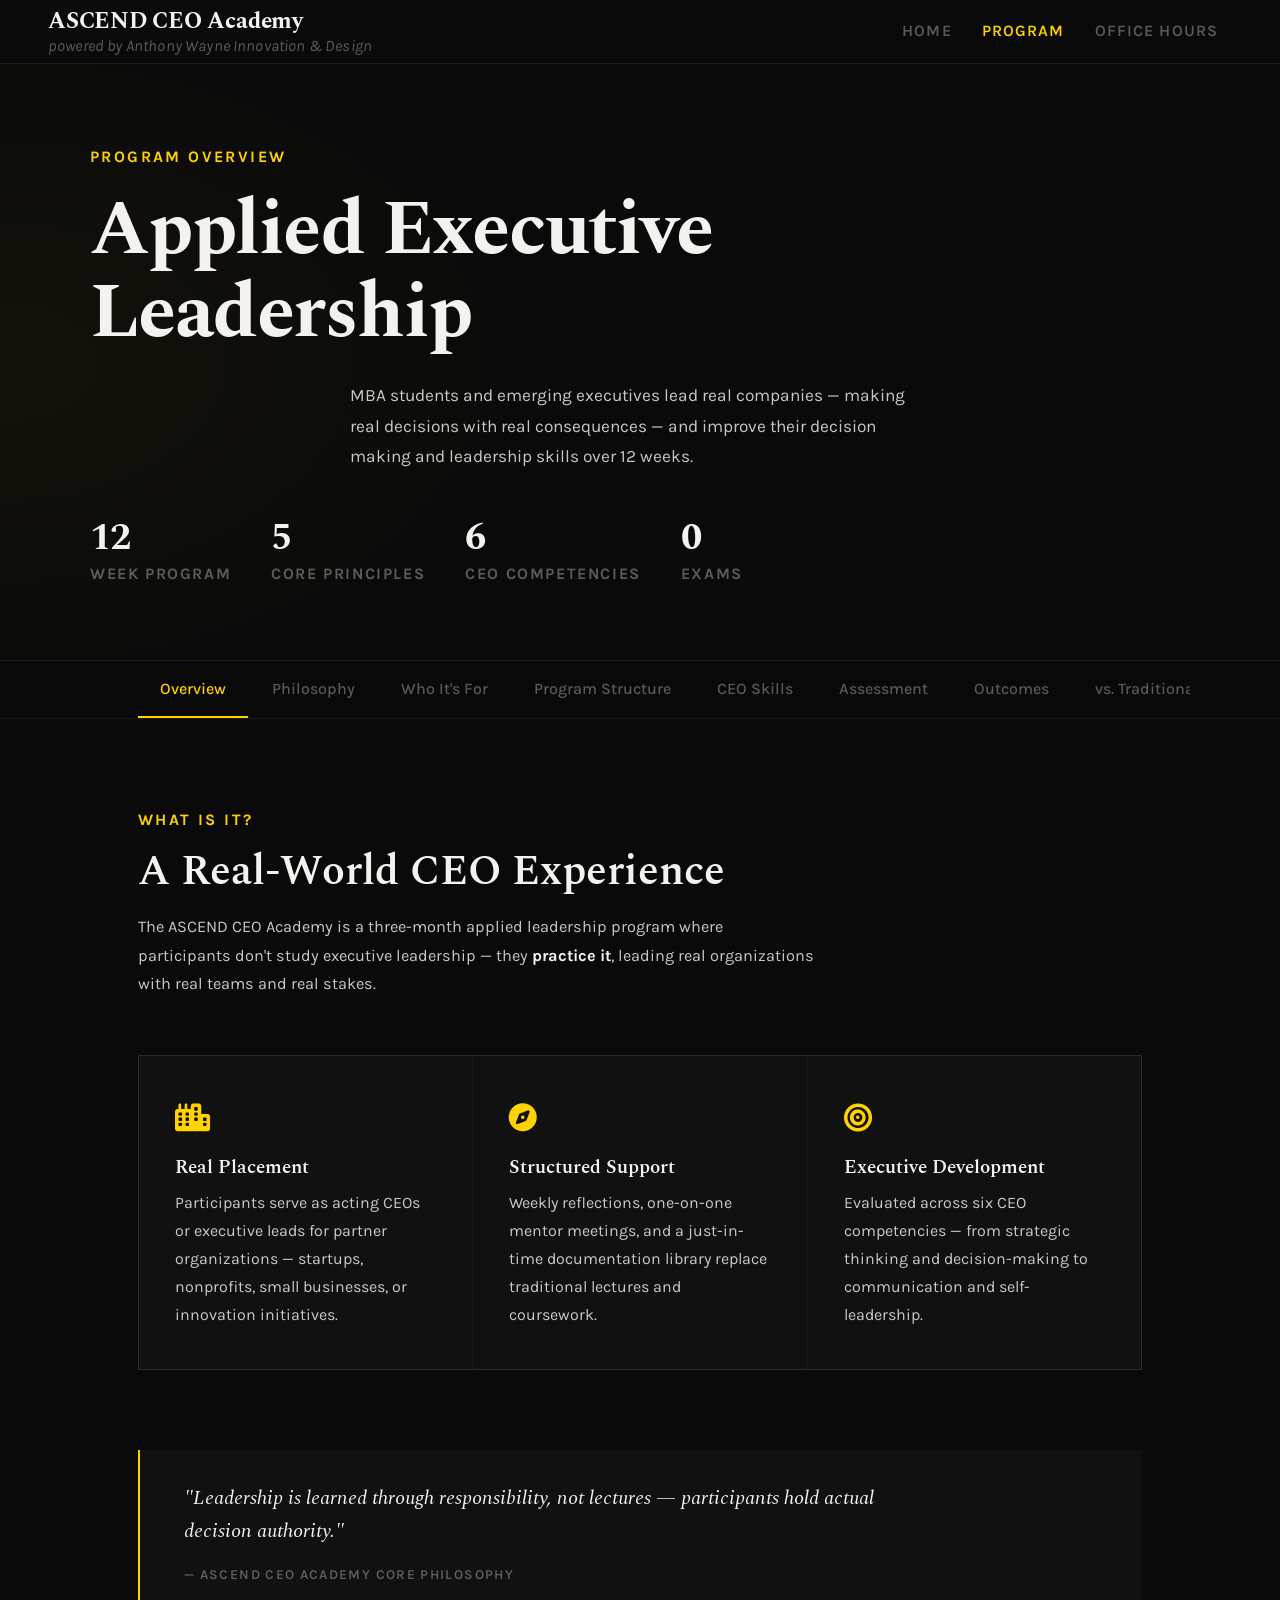
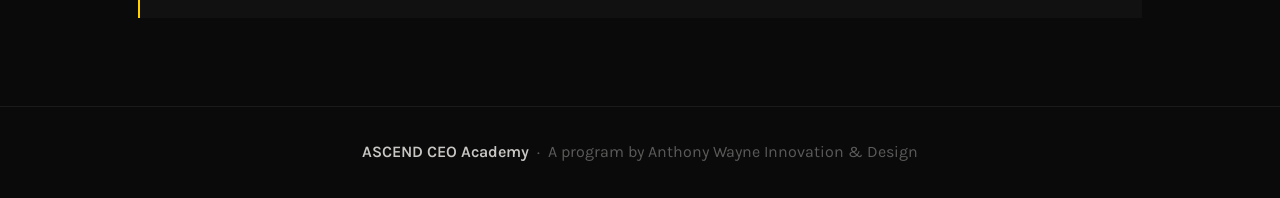
==== commit 7dec7e8d: "updates" ====
--- a/CEO Academy Explainer.html
+++ b/CEO Academy Explainer.html
@@ -3,627 +3,35 @@
 <head>
   <meta charset="UTF-8" />
   <meta name="viewport" content="width=device-width, initial-scale=1.0" />
-  <title>ASCEND CEO Academy — Interactive Explainer</title>
-  <style>
-    :root {
-      --navy: #0f2444;
-      --blue: #1a56a0;
-      --mid-blue: #2d7dd2;
-      --accent: #e8a020;
-      --gold: #f0b429;
-      --light: #f4f7fc;
-      --white: #ffffff;
-      --gray: #64748b;
-      --light-gray: #e2e8f0;
-      --dark: #1e293b;
-      --success: #16a34a;
-      --text: #1e293b;
-    }
-
-    * { box-sizing: border-box; margin: 0; padding: 0; }
-
-    body {
-      font-family: 'Segoe UI', system-ui, -apple-system, sans-serif;
-      background: var(--navy);
-      color: var(--text);
-      overflow-x: hidden;
-    }
-
-    /* ── HERO ── */
-    .hero {
-      background: linear-gradient(135deg, #0f2444 0%, #1a3a6e 50%, #0f2444 100%);
-      color: white;
-      text-align: center;
-      padding: 80px 24px 60px;
-      position: relative;
-      overflow: hidden;
-    }
-    .hero::before {
-      content: '';
-      position: absolute;
-      width: 600px; height: 600px;
-      border-radius: 50%;
-      background: radial-gradient(circle, rgba(240,180,41,0.08) 0%, transparent 70%);
-      top: -200px; right: -100px;
-    }
-    .hero::after {
-      content: '';
-      position: absolute;
-      width: 400px; height: 400px;
-      border-radius: 50%;
-      background: radial-gradient(circle, rgba(45,125,210,0.12) 0%, transparent 70%);
-      bottom: -100px; left: -50px;
-    }
-    .hero-badge {
-      display: inline-block;
-      background: rgba(240,180,41,0.15);
-      border: 1px solid rgba(240,180,41,0.4);
-      color: var(--gold);
-      font-size: 12px;
-      font-weight: 700;
-      letter-spacing: 2px;
-      text-transform: uppercase;
-      padding: 6px 18px;
-      border-radius: 30px;
-      margin-bottom: 24px;
-    }
-    .hero h1 {
-      font-size: clamp(36px, 6vw, 72px);
-      font-weight: 800;
-      line-height: 1.1;
-      margin-bottom: 16px;
-      letter-spacing: -1px;
-    }
-    .hero h1 span { color: var(--gold); }
-    .hero-sub {
-      font-size: clamp(16px, 2vw, 20px);
-      color: rgba(255,255,255,0.7);
-      max-width: 580px;
-      margin: 0 auto 40px;
-      line-height: 1.6;
-    }
-    .hero-stats {
-      display: flex;
-      justify-content: center;
-      gap: 48px;
-      flex-wrap: wrap;
-      position: relative;
-      z-index: 1;
-    }
-    .hero-stat { text-align: center; }
-    .hero-stat .num {
-      font-size: 40px;
-      font-weight: 800;
-      color: var(--gold);
-      display: block;
-      line-height: 1;
-    }
-    .hero-stat .lbl {
-      font-size: 13px;
-      color: rgba(255,255,255,0.6);
-      margin-top: 4px;
-      text-transform: uppercase;
-      letter-spacing: 1px;
-    }
-
-    /* ── NAV ── */
-    .nav {
-      background: var(--white);
-      border-bottom: 1px solid var(--light-gray);
-      position: sticky;
-      top: 0;
-      z-index: 100;
-      box-shadow: 0 2px 8px rgba(0,0,0,0.08);
-    }
-    .nav-inner {
-      max-width: 1100px;
-      margin: 0 auto;
-      display: flex;
-      overflow-x: auto;
-      scrollbar-width: none;
-      padding: 0 16px;
-    }
-    .nav-inner::-webkit-scrollbar { display: none; }
-    .nav-btn {
-      flex-shrink: 0;
-      padding: 16px 20px;
-      font-size: 13px;
-      font-weight: 600;
-      color: var(--gray);
-      background: none;
-      border: none;
-      border-bottom: 3px solid transparent;
-      cursor: pointer;
-      transition: all 0.2s;
-      white-space: nowrap;
-    }
-    .nav-btn:hover { color: var(--blue); }
-    .nav-btn.active {
-      color: var(--blue);
-      border-bottom-color: var(--blue);
-    }
-
-    /* ── MAIN ── */
-    .main {
-      background: var(--light);
-      min-height: 100vh;
-    }
-
-    /* ── SECTIONS ── */
-    .section {
-      display: none;
-      max-width: 1100px;
-      margin: 0 auto;
-      padding: 48px 24px 80px;
-      animation: fadeIn 0.35s ease;
-    }
-    .section.active { display: block; }
-
-    @keyframes fadeIn {
-      from { opacity: 0; transform: translateY(12px); }
-      to   { opacity: 1; transform: translateY(0); }
-    }
-
-    .section-header {
-      margin-bottom: 40px;
-    }
-    .section-header .eyebrow {
-      font-size: 12px;
-      font-weight: 700;
-      letter-spacing: 2px;
-      text-transform: uppercase;
-      color: var(--mid-blue);
-      margin-bottom: 8px;
-    }
-    .section-header h2 {
-      font-size: clamp(28px, 4vw, 42px);
-      font-weight: 800;
-      color: var(--navy);
-      line-height: 1.15;
-      margin-bottom: 12px;
-    }
-    .section-header p {
-      font-size: 17px;
-      color: var(--gray);
-      max-width: 680px;
-      line-height: 1.7;
-    }
-
-    /* ── CARDS ── */
-    .cards { display: grid; gap: 24px; }
-    .cards-2 { grid-template-columns: repeat(auto-fit, minmax(300px, 1fr)); }
-    .cards-3 { grid-template-columns: repeat(auto-fit, minmax(260px, 1fr)); }
-
-    .card {
-      background: var(--white);
-      border-radius: 16px;
-      padding: 28px;
-      border: 1px solid var(--light-gray);
-      transition: box-shadow 0.2s, transform 0.2s;
-    }
-    .card:hover {
-      box-shadow: 0 8px 32px rgba(15,36,68,0.12);
-      transform: translateY(-2px);
-    }
-    .card-icon {
-      width: 48px; height: 48px;
-      border-radius: 12px;
-      display: flex; align-items: center; justify-content: center;
-      font-size: 22px;
-      margin-bottom: 16px;
-    }
-    .card h3 {
-      font-size: 17px;
-      font-weight: 700;
-      color: var(--navy);
-      margin-bottom: 8px;
-    }
-    .card p {
-      font-size: 14px;
-      color: var(--gray);
-      line-height: 1.65;
-    }
-
-    /* ── PRINCIPLES ── */
-    .principle {
-      background: var(--white);
-      border-radius: 16px;
-      padding: 28px 32px;
-      border: 1px solid var(--light-gray);
-      display: flex;
-      align-items: flex-start;
-      gap: 20px;
-      cursor: pointer;
-      transition: all 0.25s;
-      margin-bottom: 16px;
-    }
-    .principle:hover {
-      box-shadow: 0 6px 24px rgba(15,36,68,0.1);
-      transform: translateX(4px);
-    }
-    .principle.open { border-color: var(--mid-blue); }
-    .principle-num {
-      width: 44px; height: 44px;
-      border-radius: 50%;
-      background: var(--navy);
-      color: white;
-      font-weight: 800;
-      font-size: 18px;
-      display: flex; align-items: center; justify-content: center;
-      flex-shrink: 0;
-    }
-    .principle.open .principle-num { background: var(--mid-blue); }
-    .principle-body { flex: 1; }
-    .principle-title {
-      font-size: 17px;
-      font-weight: 700;
-      color: var(--navy);
-      margin-bottom: 4px;
-    }
-    .principle-sub {
-      font-size: 13px;
-      color: var(--gray);
-    }
-    .principle-detail {
-      display: none;
-      margin-top: 12px;
-      font-size: 14px;
-      color: var(--text);
-      line-height: 1.7;
-      border-top: 1px solid var(--light-gray);
-      padding-top: 12px;
-    }
-    .principle.open .principle-detail { display: block; }
-    .principle-arrow {
-      font-size: 18px;
-      color: var(--gray);
-      transition: transform 0.25s;
-      flex-shrink: 0;
-      margin-top: 12px;
-    }
-    .principle.open .principle-arrow { transform: rotate(180deg); color: var(--mid-blue); }
-
-    /* ── TIMELINE ── */
-    .timeline { position: relative; }
-    .timeline-phases { display: flex; gap: 0; margin-bottom: 32px; }
-    .phase-tab {
-      flex: 1;
-      padding: 14px 20px;
-      text-align: center;
-      cursor: pointer;
-      border-radius: 0;
-      border-bottom: 3px solid var(--light-gray);
-      background: var(--white);
-      font-size: 14px;
-      font-weight: 600;
-      color: var(--gray);
-      transition: all 0.2s;
-      border: 1px solid var(--light-gray);
-    }
-    .phase-tab:first-child { border-radius: 12px 0 0 0; }
-    .phase-tab:last-child  { border-radius: 0 12px 0 0; }
-    .phase-tab.active {
-      background: var(--navy);
-      color: white;
-      border-color: var(--navy);
-    }
-    .phase-tab .phase-label { font-size: 11px; opacity: 0.7; display: block; margin-top: 2px; }
-    .phase-content {
-      display: none;
-      background: var(--white);
-      border-radius: 0 0 16px 16px;
-      border: 1px solid var(--light-gray);
-      border-top: none;
-      padding: 32px;
-      animation: fadeIn 0.25s ease;
-    }
-    .phase-content.active { display: block; }
-
-    .phase-content h3 {
-      font-size: 22px;
-      font-weight: 700;
-      color: var(--navy);
-      margin-bottom: 8px;
-    }
-    .phase-content .phase-desc {
-      color: var(--gray);
-      margin-bottom: 24px;
-      font-size: 15px;
-      line-height: 1.6;
-    }
-
-    .checklist { list-style: none; }
-    .checklist li {
-      display: flex;
-      align-items: flex-start;
-      gap: 10px;
-      padding: 9px 0;
-      font-size: 14px;
-      color: var(--text);
-      border-bottom: 1px solid var(--light-gray);
-    }
-    .checklist li:last-child { border-bottom: none; }
-    .checklist .chk {
-      width: 20px; height: 20px;
-      border-radius: 50%;
-      background: #dcfce7;
-      color: var(--success);
-      font-size: 11px;
-      display: flex; align-items: center; justify-content: center;
-      flex-shrink: 0;
-      margin-top: 1px;
-    }
-
-    /* weekly cycle visual */
-    .weekly-cycle {
-      display: flex;
-      gap: 0;
-      margin-top: 24px;
-      border-radius: 12px;
-      overflow: hidden;
-      border: 1px solid var(--light-gray);
-    }
-    .week-day {
-      flex: 1;
-      padding: 20px 16px;
-      text-align: center;
-      position: relative;
-    }
-    .week-day:not(:last-child)::after {
-      content: '→';
-      position: absolute;
-      right: -8px;
-      top: 50%;
-      transform: translateY(-50%);
-      font-size: 16px;
-      color: var(--gray);
-      z-index: 1;
-    }
-    .week-day.friday  { background: #fef9ec; }
-    .week-day.monday  { background: #eff6ff; }
-    .week-day.midweek { background: #f0fdf4; }
-    .week-day-label {
-      font-size: 11px;
-      font-weight: 700;
-      text-transform: uppercase;
-      letter-spacing: 1px;
-      margin-bottom: 8px;
-    }
-    .week-day.friday  .week-day-label { color: #b45309; }
-    .week-day.monday  .week-day-label { color: var(--blue); }
-    .week-day.midweek .week-day-label { color: var(--success); }
-    .week-day-icon { font-size: 28px; margin-bottom: 8px; }
-    .week-day-title {
-      font-size: 13px;
-      font-weight: 700;
-      color: var(--navy);
-      margin-bottom: 6px;
-    }
-    .week-day-items {
-      font-size: 12px;
-      color: var(--gray);
-      line-height: 1.6;
-      list-style: none;
-      text-align: left;
-    }
-
-    /* ── SKILLS GRID ── */
-    .skill-grid { display: grid; grid-template-columns: repeat(auto-fit, minmax(280px, 1fr)); gap: 20px; }
-    .skill-card {
-      background: var(--white);
-      border-radius: 14px;
-      padding: 24px;
-      border: 1px solid var(--light-gray);
-      cursor: pointer;
-      transition: all 0.2s;
-    }
-    .skill-card:hover {
-      box-shadow: 0 6px 24px rgba(15,36,68,0.1);
-      transform: translateY(-2px);
-      border-color: var(--mid-blue);
-    }
-    .skill-card.expanded { border-color: var(--mid-blue); background: #f0f7ff; }
-    .skill-card-head {
-      display: flex;
-      align-items: center;
-      gap: 14px;
-      margin-bottom: 10px;
-    }
-    .skill-icon {
-      width: 42px; height: 42px;
-      border-radius: 10px;
-      font-size: 20px;
-      display: flex; align-items: center; justify-content: center;
-      flex-shrink: 0;
-    }
-    .skill-card h3 { font-size: 16px; font-weight: 700; color: var(--navy); }
-    .skill-preview { font-size: 13px; color: var(--gray); }
-    .skill-items {
-      display: none;
-      margin-top: 14px;
-      padding-top: 14px;
-      border-top: 1px solid var(--light-gray);
-      list-style: none;
-    }
-    .skill-card.expanded .skill-items { display: block; }
-    .skill-items li {
-      font-size: 13px;
-      color: var(--text);
-      padding: 5px 0;
-      display: flex;
-      align-items: center;
-      gap: 8px;
-    }
-    .skill-items li::before {
-      content: '▸';
-      color: var(--mid-blue);
-      font-size: 11px;
-    }
-
-    /* ── OUTCOMES ── */
-    .outcome-grid { display: grid; grid-template-columns: repeat(auto-fit, minmax(260px, 1fr)); gap: 20px; }
-    .outcome-card {
-      background: var(--white);
-      border-radius: 16px;
-      padding: 28px;
-      border: 1px solid var(--light-gray);
-      text-align: center;
-    }
-    .outcome-card .big-icon { font-size: 40px; margin-bottom: 12px; }
-    .outcome-card h3 { font-size: 16px; font-weight: 700; color: var(--navy); margin-bottom: 8px; }
-    .outcome-card p { font-size: 13px; color: var(--gray); line-height: 1.6; }
-
-    /* ── COMPARE TABLE ── */
-    .compare-wrap {
-      background: var(--white);
-      border-radius: 16px;
-      overflow: hidden;
-      border: 1px solid var(--light-gray);
-    }
-    .compare-table { width: 100%; border-collapse: collapse; }
-    .compare-table th {
-      padding: 18px 24px;
-      font-size: 14px;
-      font-weight: 700;
-      text-align: left;
-    }
-    .compare-table th:first-child { background: var(--light-gray); color: var(--gray); }
-    .compare-table th.traditional { background: #fef2f2; color: #b91c1c; }
-    .compare-table th.academy { background: #eff6ff; color: var(--blue); }
-    .compare-table td {
-      padding: 14px 24px;
-      font-size: 14px;
-      border-top: 1px solid var(--light-gray);
-      vertical-align: top;
-    }
-    .compare-table td:first-child { font-weight: 600; color: var(--navy); background: #fafafa; }
-    .compare-table td.traditional { color: #b91c1c; background: #fff5f5; }
-    .compare-table td.academy { color: #166534; background: #f0fdf4; }
-
-    /* ── PILL TAGS ── */
-    .tags { display: flex; flex-wrap: wrap; gap: 8px; margin-top: 16px; }
-    .tag {
-      padding: 5px 14px;
-      border-radius: 20px;
-      font-size: 12px;
-      font-weight: 600;
-      background: #dbeafe;
-      color: var(--blue);
-    }
-    .tag.gold { background: #fef9c3; color: #854d0e; }
-    .tag.green { background: #dcfce7; color: #166534; }
-
-    /* ── CALLOUT ── */
-    .callout {
-      background: linear-gradient(135deg, var(--navy), #1a3a6e);
-      color: white;
-      border-radius: 16px;
-      padding: 40px;
-      margin-top: 40px;
-      text-align: center;
-      position: relative;
-      overflow: hidden;
-    }
-    .callout::before {
-      content: '"';
-      position: absolute;
-      top: -20px; left: 20px;
-      font-size: 180px;
-      color: rgba(255,255,255,0.05);
-      font-family: Georgia, serif;
-      line-height: 1;
-    }
-    .callout blockquote {
-      font-size: clamp(18px, 3vw, 24px);
-      font-weight: 600;
-      line-height: 1.5;
-      max-width: 700px;
-      margin: 0 auto 16px;
-      position: relative;
-      z-index: 1;
-    }
-    .callout cite {
-      font-size: 13px;
-      color: rgba(255,255,255,0.6);
-    }
-
-    /* ── ASSESSMENTS ── */
-    .assess-grid { display: grid; gap: 20px; }
-    .assess-item {
-      background: var(--white);
-      border-radius: 14px;
-      padding: 24px 28px;
-      border: 1px solid var(--light-gray);
-      display: flex;
-      gap: 20px;
-      align-items: flex-start;
-    }
-    .assess-num {
-      background: var(--navy);
-      color: white;
-      width: 36px; height: 36px;
-      border-radius: 8px;
-      font-weight: 800;
-      font-size: 15px;
-      display: flex; align-items: center; justify-content: center;
-      flex-shrink: 0;
-    }
-    .assess-item h3 { font-size: 16px; font-weight: 700; color: var(--navy); margin-bottom: 4px; }
-    .assess-item p { font-size: 13px; color: var(--gray); line-height: 1.6; }
-
-    /* ── PLACEMENT ── */
-    .placement-grid { display: grid; grid-template-columns: 1fr 1fr; gap: 24px; }
-    @media (max-width: 640px) { .placement-grid { grid-template-columns: 1fr; } }
-    .placement-box {
-      background: var(--white);
-      border-radius: 14px;
-      padding: 24px;
-      border: 1px solid var(--light-gray);
-    }
-    .placement-box h3 { font-size: 15px; font-weight: 700; color: var(--navy); margin-bottom: 14px; display: flex; align-items: center; gap: 8px; }
-    .placement-box ul { list-style: none; }
-    .placement-box ul li {
-      padding: 7px 0;
-      font-size: 13px;
-      color: var(--text);
-      border-bottom: 1px solid var(--light-gray);
-      display: flex; align-items: center; gap: 8px;
-    }
-    .placement-box ul li:last-child { border-bottom: none; }
-    .placement-box ul li::before { content: '●'; color: var(--mid-blue); font-size: 8px; }
-
-    /* ── FOOTER ── */
-    .footer {
-      background: var(--navy);
-      color: rgba(255,255,255,0.5);
-      text-align: center;
-      padding: 28px 24px;
-      font-size: 13px;
-    }
-    .footer strong { color: rgba(255,255,255,0.8); }
-
-    @media (max-width: 768px) {
-      .hero { padding: 48px 20px 40px; }
-      .hero-stats { gap: 24px; }
-      .section { padding: 32px 16px 60px; }
-      .weekly-cycle { flex-direction: column; }
-      .week-day:not(:last-child)::after { content: '↓'; right: 50%; top: auto; bottom: -12px; transform: translateX(50%); }
-    }
-  </style>
+  <title>ASCEND CEO Academy — Program Explainer</title>
+  <link rel="stylesheet" href="style.css" />
+  <link rel="stylesheet" href="https://cdnjs.cloudflare.com/ajax/libs/font-awesome/6.5.0/css/all.min.css" />
 </head>
 <body>
 
-<!-- HERO -->
-<section class="hero">
-  <div class="hero-badge">Program Overview</div>
-  <h1><span>ASCEND</span> CEO Academy</h1>
-  <p style="font-size:11px; letter-spacing:1.5px; text-transform:uppercase; color:rgba(255,255,255,0.4); margin-bottom:16px; position:relative; z-index:1;">Accelerating Startups, Community & Economic Network Development</p>
-  <p class="hero-sub">Applied Executive Leadership — where MBA students and emerging executives lead real companies and develop into first-time CEOs.</p>
-  <div class="hero-stats">
-    <div class="hero-stat"><span class="num">12</span><span class="lbl">Weeks</span></div>
-    <div class="hero-stat"><span class="num">5</span><span class="lbl">Core Principles</span></div>
-    <div class="hero-stat"><span class="num">6</span><span class="lbl">CEO Competencies</span></div>
-    <div class="hero-stat"><span class="num">0</span><span class="lbl">Exams</span></div>
+<header>
+  <div class="header-brand">
+    <a class="header-logo" href="index.html">ASCEND CEO Academy</a>
+    <div class="header-subtitle">powered by Anthony Wayne Innovation &amp; Design</div>
+  </div>
+  <nav class="header-nav">
+    <a href="index.html" class="header-link">Home</a>
+    <a href="CEO Academy Explainer.html" class="header-link active">Program</a>
+    <a href="CEO Academy Office Hours.html" class="header-link">Office Hours</a>
+  </nav>
+</header>
+
+<section class="page-hero">
+  <div class="page-hero-inner">
+    <div class="eyebrow">Program Overview</div>
+    <h1>Applied Executive<br>Leadership</h1>
+    <p class="hero-sub">MBA students and emerging executives lead real companies — making real decisions with real consequences — and improve their decision making and leadership skills over 12 weeks.</p>
+    <div class="hero-stats">
+      <div class="hero-stat"><span class="stat-num">12</span><span class="stat-label">Week Program</span></div>
+      <div class="hero-stat"><span class="stat-num">5</span><span class="stat-label">Core Principles</span></div>
+      <div class="hero-stat"><span class="stat-num">6</span><span class="stat-label">CEO Competencies</span></div>
+      <div class="hero-stat"><span class="stat-num">0</span><span class="stat-label">Exams</span></div>
+    </div>
   </div>
 </section>
 
@@ -641,143 +49,127 @@
   </div>
 </nav>
 
-<!-- MAIN -->
-<main class="main">
+<main>
 
   <!-- 1. OVERVIEW -->
   <section id="overview" class="section active">
-    <div class="section-header">
-      <div class="eyebrow">What is it?</div>
+    <div class="eyebrow">What is it?</div>
+    <div class="section-header">
       <h2>A Real-World CEO Experience</h2>
       <p>The ASCEND CEO Academy is a three-month applied leadership program where participants don't study executive leadership — they <strong>practice it</strong>, leading real organizations with real teams and real stakes.</p>
     </div>
 
-    <div class="cards cards-3">
-      <div class="card">
-        <div class="card-icon" style="background:#dbeafe;">🏢</div>
+    <div class="how-grid">
+      <div class="how-card">
+        <div class="icon"><i class="fa-solid fa-city"></i></div>
         <h3>Real Placement</h3>
         <p>Participants serve as acting CEOs or executive leads for partner organizations — startups, nonprofits, small businesses, or innovation initiatives.</p>
       </div>
-      <div class="card">
-        <div class="card-icon" style="background:#dcfce7;">🧭</div>
+      <div class="how-card">
+        <div class="icon"><i class="fa-solid fa-compass"></i></div>
         <h3>Structured Support</h3>
         <p>Weekly reflections, one-on-one mentor meetings, and a just-in-time documentation library replace traditional lectures and coursework.</p>
       </div>
-      <div class="card">
-        <div class="card-icon" style="background:#fef9c3;">🎯</div>
+      <div class="how-card">
+        <div class="icon"><i class="fa-solid fa-bullseye"></i></div>
         <h3>Executive Development</h3>
         <p>Evaluated across six CEO competencies — from strategic thinking and decision-making to communication and self-leadership.</p>
       </div>
     </div>
 
-    <div class="callout">
-      <blockquote>"Leadership is learned through responsibility, not lectures — participants hold actual decision authority."</blockquote>
-      <cite>— ASCEND CEO Academy Core Philosophy</cite>
-    </div>
+    <blockquote><p>"Leadership is learned through responsibility, not lectures — participants hold actual decision authority."</p><cite>— ASCEND CEO Academy Core Philosophy</cite></blockquote>
   </section>
 
   <!-- 2. PHILOSOPHY -->
   <section id="philosophy" class="section">
-    <div class="section-header">
-      <div class="eyebrow">The Foundation</div>
+    <div class="eyebrow">The Foundation</div>
+    <div class="section-header">
       <h2>Five Operating Principles</h2>
-      <p>Every design decision in the Academy flows from five core beliefs about how executive leadership is actually developed. Click each principle to explore it.</p>
-    </div>
-
-    <div class="principle open" onclick="togglePrinciple(this)">
-      <div class="principle-num">1</div>
+      <p>Every design decision in the Academy flows from five core beliefs about how executive leadership is actually developed.</p>
+    </div>
+
+    <div onclick="togglePrinciple(this)" class="principle open">
+      <h3>1. Leadership is learned through responsibility, not lectures</h3>
       <div class="principle-body">
-        <div class="principle-title">Leadership is learned through responsibility, not lectures</div>
-        <div class="principle-sub">Authority first, curriculum second.</div>
-        <div class="principle-detail">Participants must hold <em>actual</em> decision authority — not simulated authority, not advisory roles. This is the non-negotiable foundation of the program. Without accountability for outcomes, there is no real learning.</div>
-      </div>
-      <div class="principle-arrow">▾</div>
-    </div>
-
-    <div class="principle" onclick="togglePrinciple(this)">
-      <div class="principle-num">2</div>
+        <p><em>Authority first, curriculum second.</em></p>
+        <p>Participants must hold actual decision authority — not simulated authority, not advisory roles. This is the non-negotiable foundation of the program. Without accountability for outcomes, there is no real learning.</p>
+      </div>
+    </div>
+
+    <div onclick="togglePrinciple(this)" class="principle">
+      <h3>2. Reflection converts experience into leadership skill</h3>
       <div class="principle-body">
-        <div class="principle-title">Reflection converts experience into leadership skill</div>
-        <div class="principle-sub">Experience alone is not enough.</div>
-        <div class="principle-detail">Weekly structured reflection is mandatory. Without deliberate reflection, leaders repeat mistakes rather than learning from them. The Friday reflection ritual is the mechanism that turns daily activity into compounding leadership growth.</div>
-      </div>
-      <div class="principle-arrow">▾</div>
-    </div>
-
-    <div class="principle" onclick="togglePrinciple(this)">
-      <div class="principle-num">3</div>
+        <p><em>Experience alone is not enough.</em></p>
+        <p>Weekly structured reflection is mandatory. Without deliberate reflection, leaders repeat mistakes rather than learning from them. The Friday reflection ritual is the mechanism that turns daily activity into compounding leadership growth.</p>
+      </div>
+    </div>
+
+    <div onclick="togglePrinciple(this)" class="principle">
+      <h3>3. Mentors serve as guides</h3>
       <div class="principle-body">
-        <div class="principle-title">Mentorship prevents preventable failure</div>
-        <div class="principle-sub">Every participant has an experienced executive mentor.</div>
-        <div class="principle-detail">Mentors are seasoned executives who review reflections, challenge assumptions, and provide coaching on decision quality. Critically, mentors guide thinking — they do not run the company. This preserves the participant's learning while preventing avoidable mistakes.</div>
-      </div>
-      <div class="principle-arrow">▾</div>
-    </div>
-
-    <div class="principle" onclick="togglePrinciple(this)">
-      <div class="principle-num">4</div>
+        <p><em>Every participant has an experienced executive mentor.</em></p>
+        <p>Mentors are seasoned executives who review reflections, challenge assumptions, and provide coaching on decision quality. Critically, mentors guide thinking — they do not run the company. This preserves the participant's learning while preventing avoidable mistakes.</p>
+      </div>
+    </div>
+
+    <div onclick="togglePrinciple(this)" class="principle">
+      <h3>4. Documentation replaces traditional curriculum</h3>
       <div class="principle-body">
-        <div class="principle-title">Documentation replaces traditional curriculum</div>
-        <div class="principle-sub">A CEO survival manual, not a syllabus.</div>
-        <div class="principle-detail">The Academy maintains a CEO Documentation Library — practical guides on firing someone ethically, managing cash flow panic, handling board pressure, rebuilding broken team culture, and more. Participants consult these only when needed. No wasted theory.</div>
-      </div>
-      <div class="principle-arrow">▾</div>
-    </div>
-
-    <div class="principle" onclick="togglePrinciple(this)">
-      <div class="principle-num">5</div>
+        <p><em>A CEO survival manual, not a syllabus.</em></p>
+        <p>The Academy maintains a CEO Documentation Library — practical guides on firing someone ethically, managing cash flow panic, handling board pressure, rebuilding broken team culture, and more. Participants consult these only when needed. No wasted theory.</p>
+      </div>
+    </div>
+
+    <div onclick="togglePrinciple(this)" class="principle">
+      <h3>5. Problems drive learning</h3>
       <div class="principle-body">
-        <div class="principle-title">Problems drive learning</div>
-        <div class="principle-sub">Curriculum evolves in real time.</div>
-        <div class="principle-detail">When multiple participants encounter the same challenge, the Academy creates new documentation. This means future cohorts benefit from real problems faced by real leaders — and no learning resource exists until it's actually needed.</div>
-      </div>
-      <div class="principle-arrow">▾</div>
-    </div>
+        <p><em>Curriculum evolves in real time.</em></p>
+        <p>When multiple participants encounter the same challenge, the Academy creates new documentation. This means future cohorts benefit from real problems faced by real leaders — and no learning resource exists until it's actually needed.</p>
+      </div>
+    </div>
+    <blockquote><p>"Most leadership programs teach you what great leaders have done. We put you in the room and ask what you will do."</p><cite>— ASCEND CEO Academy Program Design</cite></blockquote>
   </section>
 
   <!-- 3. PARTICIPANTS -->
   <section id="participants" class="section">
-    <div class="section-header">
-      <div class="eyebrow">Who Should Apply</div>
+    <div class="eyebrow">Who Should Apply</div>
+    <div class="section-header">
       <h2>Built for Emerging Executives</h2>
       <p>The program assumes baseline business knowledge exists and focuses entirely on executive application — not fundamentals.</p>
     </div>
 
-    <div class="cards cards-2" style="margin-bottom: 32px;">
-      <div class="card">
-        <div class="card-icon" style="background:#ede9fe;">🎓</div>
-        <h3>Primary Audience</h3>
-        <ul class="checklist" style="margin-top: 8px;">
-          <li><span class="chk">✓</span>MBA students</li>
-          <li><span class="chk">✓</span>Graduate business students</li>
-          <li><span class="chk">✓</span>Startup founders transitioning into CEO roles</li>
-          <li><span class="chk">✓</span>Internal corporate leaders moving into executive positions</li>
-          <li><span class="chk">✓</span>Entrepreneurs preparing to scale organizations</li>
+    <div class="format-row">
+      <div class="format-box">
+        <h3><i class="fa-solid fa-graduation-cap" style="color:var(--accent);margin-right:10px;"></i>Primary Audience</h3>
+        <ul>
+          <li>MBA students</li>
+          <li>Graduate business students</li>
+          <li>Startup founders transitioning into CEO roles</li>
+          <li>Internal corporate leaders moving into executive positions</li>
+          <li>Entrepreneurs preparing to scale organizations</li>
         </ul>
       </div>
-      <div class="card">
-        <div class="card-icon" style="background:#fef9c3;">📋</div>
-        <h3>Prerequisites</h3>
-        <p style="margin-bottom: 12px;">Participants should already understand these business fundamentals:</p>
-        <div class="tags">
-          <span class="tag">Business Fundamentals</span>
-          <span class="tag">Finance Basics</span>
-          <span class="tag">Organizational Structure</span>
-          <span class="tag">Marketing Fundamentals</span>
-          <span class="tag">Operations Concepts</span>
-        </div>
-      </div>
-    </div>
-
-    <div class="section-header" style="margin-top: 40px;">
-      <div class="eyebrow">Placement Types</div>
+      <div class="format-box">
+        <h3><i class="fa-solid fa-clipboard-list" style="color:var(--accent);margin-right:10px;"></i>Prerequisites</h3>
+        <p>Participants should already understand these business fundamentals:</p>
+        <div class="tag-row">
+          <span class="tag blue">Business Fundamentals</span>
+          <span class="tag blue">Finance Basics</span>
+          <span class="tag blue">Org Structure</span>
+          <span class="tag blue">Marketing</span>
+          <span class="tag blue">Operations</span>
+        </div>
+      </div>
+    </div>
+
+    <div class="section-header">
       <h2>Where Participants Are Placed</h2>
       <p>Each participant is placed with a real organization that offers authentic executive responsibility.</p>
     </div>
 
-    <div class="placement-grid">
-      <div class="placement-box">
-        <h3>🏗️ Organization Types</h3>
+    <div class="format-row">
+      <div class="format-box">
+        <h3><i class="fa-solid fa-building" style="color:var(--accent);margin-right:10px;"></i>Organization Types</h3>
         <ul>
           <li>Early-stage startup</li>
           <li>Small business preparing for growth</li>
@@ -786,8 +178,8 @@
           <li>Community or economic development project</li>
         </ul>
       </div>
-      <div class="placement-box">
-        <h3>✅ What Must Be Included</h3>
+      <div class="format-box">
+        <h3><i class="fa-solid fa-circle-check" style="color:var(--accent);margin-right:10px;"></i>What Must Be Included</h3>
         <ul>
           <li>Decision responsibility</li>
           <li>Leadership of at least one team or function</li>
@@ -796,429 +188,338 @@
         </ul>
       </div>
     </div>
+    <blockquote><p>"The right candidate isn't the most credentialed — it's the one willing to be held accountable for a real outcome."</p><cite>— ASCEND CEO Academy Admissions Philosophy</cite></blockquote>
   </section>
 
   <!-- 4. STRUCTURE -->
   <section id="structure" class="section">
-    <div class="section-header">
-      <div class="eyebrow">12-Week Program</div>
+    <div class="eyebrow">12-Week Program</div>
+    <div class="section-header">
       <h2>How the Program is Structured</h2>
       <p>Three phases take participants from orientation through active CEO leadership to final reflection and portfolio completion.</p>
     </div>
 
-    <div class="timeline">
-      <div class="timeline-phases">
-        <button class="phase-tab active" onclick="showPhase('phase1', this)">
-          Phase 1
-          <span class="phase-label">Week 1 · Bootcamp</span>
-        </button>
-        <button class="phase-tab" onclick="showPhase('phase2', this)">
-          Phase 2
-          <span class="phase-label">Weeks 2–11 · CEO Placement</span>
-        </button>
-        <button class="phase-tab" onclick="showPhase('phase3', this)">
-          Phase 3
-          <span class="phase-label">Week 12 · Closing</span>
-        </button>
-      </div>
-
-      <div id="phase1" class="phase-content active">
-        <h3>⚡ Executive Bootcamp Week</h3>
-        <p class="phase-desc">Full-time, in-person or hybrid. The single most intensive week — focused on mindset, systems, and preparation before participants step into their organizations.</p>
-        <div class="cards cards-2">
-          <div>
-            <h4 style="font-size:14px;font-weight:700;color:var(--navy);margin-bottom:12px;">What Happens</h4>
-            <ul class="checklist">
-              <li><span class="chk">✓</span>Team formation and cohort building</li>
-              <li><span class="chk">✓</span>Leadership mindset reset</li>
-              <li><span class="chk">✓</span>Executive communication expectations</li>
-              <li><span class="chk">✓</span>Program systems walkthrough</li>
-              <li><span class="chk">✓</span>Reflection training</li>
-              <li><span class="chk">✓</span>Mentor introduction</li>
-              <li><span class="chk">✓</span>Organizational placement preparation</li>
-            </ul>
-          </div>
-          <div>
-            <h4 style="font-size:14px;font-weight:700;color:var(--navy);margin-bottom:12px;">Participants Leave Week 1 With</h4>
-            <ul class="checklist">
-              <li><span class="chk">✓</span>Leadership journal started</li>
-              <li><span class="chk">✓</span>Assigned organization</li>
-              <li><span class="chk">✓</span>Initial CEO action plan</li>
-              <li><span class="chk">✓</span>Defined success metrics</li>
-            </ul>
-          </div>
-        </div>
-      </div>
-
-      <div id="phase2" class="phase-content">
-        <h3>🏆 CEO Placement Period</h3>
-        <p class="phase-desc">Weeks 2–11 are the core of the Academy. There are no weekly lectures. Participants actively lead their assigned organizations on a structured weekly cadence.</p>
-
-        <h4 style="font-size:14px;font-weight:700;color:var(--navy);margin-bottom:16px;">The Weekly Rhythm</h4>
-        <div class="weekly-cycle">
-          <div class="week-day friday">
-            <div class="week-day-label">Friday</div>
-            <div class="week-day-icon">📝</div>
-            <div class="week-day-title">Reflection Due</div>
-            <ul class="week-day-items">
-              <li>Key decisions made</li>
-              <li>Challenges encountered</li>
-              <li>People leadership situations</li>
-              <li>Failures and lessons</li>
-              <li>Questions for mentor</li>
-            </ul>
-          </div>
-          <div class="week-day monday">
-            <div class="week-day-label">Monday</div>
-            <div class="week-day-icon">🤝</div>
-            <div class="week-day-title">Mentor Meeting</div>
-            <ul class="week-day-items">
-              <li>Review reflection</li>
-              <li>Discuss decision quality</li>
-              <li>Leadership coaching</li>
-              <li>Challenge assumptions</li>
-              <li>Executive frameworks</li>
-            </ul>
-          </div>
-          <div class="week-day midweek">
-            <div class="week-day-label">Tue – Thu</div>
-            <div class="week-day-icon">⚙️</div>
-            <div class="week-day-title">CEO Execution</div>
-            <ul class="week-day-items">
-              <li>Running meetings</li>
-              <li>Operational decisions</li>
-              <li>Managing staff</li>
-              <li>Strategic planning</li>
-              <li>Handling crises</li>
-            </ul>
-          </div>
-        </div>
-      </div>
-
-      <div id="phase3" class="phase-content">
-        <h3>🎓 Program Completion</h3>
-        <p class="phase-desc">Week 12 is dedicated to synthesis, reflection, and final deliverables. Participants demonstrate what they learned through demonstrated action — not exams.</p>
-        <div class="cards cards-2">
-          <div class="card" style="border-left: 4px solid var(--mid-blue);">
-            <h3>📁 CEO Leadership Portfolio</h3>
-            <ul class="checklist" style="margin-top:8px;">
-              <li><span class="chk">✓</span>Major decisions made</li>
-              <li><span class="chk">✓</span>Strategic initiatives launched</li>
-              <li><span class="chk">✓</span>Organizational outcomes achieved</li>
-              <li><span class="chk">✓</span>Leadership mistakes and lessons</li>
-              <li><span class="chk">✓</span>Personal leadership framework developed</li>
-            </ul>
-          </div>
-          <div class="card" style="border-left: 4px solid var(--gold);">
-            <h3>🎤 Executive Presentation</h3>
-            <ul class="checklist" style="margin-top:8px;">
-              <li><span class="chk">✓</span>What they inherited</li>
-              <li><span class="chk">✓</span>What they changed</li>
-              <li><span class="chk">✓</span>What worked</li>
-              <li><span class="chk">✓</span>What failed</li>
-              <li><span class="chk">✓</span>What they'd do differently</li>
-            </ul>
-          </div>
-        </div>
-      </div>
-    </div>
+    <div class="phase-tabs">
+      <button class="phase-tab active" onclick="showPhase('phase1', this)">Phase 1 — Week 1 · Bootcamp</button>
+      <button class="phase-tab" onclick="showPhase('phase2', this)">Phase 2 — Weeks 2–11 · CEO Placement</button>
+      <button class="phase-tab" onclick="showPhase('phase3', this)">Phase 3 — Week 12 · Closing</button>
+    </div>
+
+    <div id="phase1" class="phase-content active" style="margin-top:32px;">
+      <div class="format-row">
+        <div class="format-box">
+          <h3><i class="fa-solid fa-bolt" style="color:var(--accent);margin-right:10px;"></i>Executive Bootcamp Week</h3>
+          <p>Full-time, in-person or hybrid. The single most intensive week — focused on mindset, systems, and preparation before participants step into their organizations.</p>
+          <ul>
+            <li>Team formation and cohort building</li>
+            <li>Leadership mindset reset</li>
+            <li>Executive communication expectations</li>
+            <li>Program systems walkthrough</li>
+            <li>Reflection training</li>
+            <li>Mentor introduction</li>
+            <li>Organizational placement preparation</li>
+          </ul>
+        </div>
+        <div class="format-box">
+          <h3><i class="fa-solid fa-flag-checkered" style="color:var(--accent);margin-right:10px;"></i>Participants Leave Week 1 With</h3>
+          <ul>
+            <li>Leadership journal started</li>
+            <li>Assigned organization</li>
+            <li>Initial CEO action plan</li>
+            <li>Defined success metrics</li>
+          </ul>
+        </div>
+      </div>
+    </div>
+
+    <div id="phase2" class="phase-content" style="margin-top:32px;">
+      <div class="section-header">
+        <h3>The Weekly Rhythm</h3>
+        <p>Weeks 2–11 are the core of the Academy. There are no weekly lectures. Participants actively lead their assigned organizations on a structured weekly cadence.</p>
+      </div>
+      <div class="format-row" style="grid-template-columns:1fr 1fr 1fr;">
+        <div class="format-box">
+          <h3><i class="fa-solid fa-pen-to-square" style="color:var(--accent);margin-right:10px;"></i>Friday — Reflection Due</h3>
+          <ul>
+            <li>Key decisions made</li>
+            <li>Challenges encountered</li>
+            <li>People leadership situations</li>
+            <li>Failures and lessons</li>
+            <li>Questions for mentor</li>
+          </ul>
+        </div>
+        <div class="format-box">
+          <h3><i class="fa-solid fa-handshake" style="color:var(--accent);margin-right:10px;"></i>Monday — Mentor Meeting</h3>
+          <ul>
+            <li>Review reflection</li>
+            <li>Discuss decision quality</li>
+            <li>Leadership coaching</li>
+            <li>Challenge assumptions</li>
+            <li>Executive frameworks</li>
+          </ul>
+        </div>
+        <div class="format-box">
+          <h3><i class="fa-solid fa-briefcase" style="color:var(--accent);margin-right:10px;"></i>Tue–Thu — CEO Execution</h3>
+          <ul>
+            <li>Running meetings</li>
+            <li>Operational decisions</li>
+            <li>Managing staff</li>
+            <li>Strategic planning</li>
+            <li>Handling crises</li>
+          </ul>
+        </div>
+      </div>
+    </div>
+
+    <div id="phase3" class="phase-content" style="margin-top:32px;">
+      <div class="format-row">
+        <div class="format-box">
+          <h3><i class="fa-solid fa-folder-open" style="color:var(--accent);margin-right:10px;"></i>CEO Leadership Portfolio</h3>
+          <ul>
+            <li>Major decisions made</li>
+            <li>Strategic initiatives launched</li>
+            <li>Organizational outcomes achieved</li>
+            <li>Leadership mistakes and lessons</li>
+            <li>Personal leadership framework developed</li>
+          </ul>
+        </div>
+        <div class="format-box">
+          <h3><i class="fa-solid fa-person-chalkboard" style="color:var(--accent);margin-right:10px;"></i>Executive Presentation</h3>
+          <ul>
+            <li>What they inherited</li>
+            <li>What they changed</li>
+            <li>What worked</li>
+            <li>What failed</li>
+            <li>What they'd do differently</li>
+          </ul>
+        </div>
+      </div>
+    </div>
+    <blockquote><p>"Structure without pressure produces competence. Pressure without structure produces chaos. ASCEND delivers both."</p><cite>— ASCEND CEO Academy Program Design</cite></blockquote>
   </section>
 
   <!-- 5. SKILLS -->
   <section id="skills" class="section">
-    <div class="section-header">
-      <div class="eyebrow">CEO Competencies</div>
+    <div class="eyebrow">CEO Competencies</div>
+    <div class="section-header">
       <h2>Six Skills Every CEO Needs</h2>
       <p>Participants are evaluated across six core executive competencies. Click any skill to see what's measured.</p>
     </div>
 
-    <div class="skill-grid">
-      <div class="skill-card" onclick="toggleSkill(this)">
-        <div class="skill-card-head">
-          <div class="skill-icon" style="background:#dbeafe;">🧭</div>
-          <div>
-            <h3>Strategic Thinking</h3>
-            <div class="skill-preview">Setting direction and allocating resources</div>
-          </div>
-        </div>
-        <ul class="skill-items">
-          <li>Ability to define direction</li>
-          <li>Ability to prioritize initiatives</li>
-          <li>Ability to allocate resources</li>
-        </ul>
-      </div>
-
-      <div class="skill-card" onclick="toggleSkill(this)">
-        <div class="skill-card-head">
-          <div class="skill-icon" style="background:#fef9c3;">⚖️</div>
-          <div>
-            <h3>Decision Making Under Uncertainty</h3>
-            <div class="skill-preview">Speed, risk, accountability</div>
-          </div>
-        </div>
-        <ul class="skill-items">
-          <li>Speed of decision making</li>
-          <li>Risk awareness</li>
-          <li>Accountability for outcomes</li>
-        </ul>
-      </div>
-
-      <div class="skill-card" onclick="toggleSkill(this)">
-        <div class="skill-card-head">
-          <div class="skill-icon" style="background:#dcfce7;">👥</div>
-          <div>
-            <h3>Organizational Leadership</h3>
-            <div class="skill-preview">Building teams and culture</div>
-          </div>
-        </div>
-        <ul class="skill-items">
-          <li>Team alignment</li>
-          <li>Conflict resolution</li>
-          <li>Staff motivation</li>
-          <li>Culture building</li>
-        </ul>
-      </div>
-
-      <div class="skill-card" onclick="toggleSkill(this)">
-        <div class="skill-card-head">
-          <div class="skill-icon" style="background:#ede9fe;">📢</div>
-          <div>
-            <h3>Communication</h3>
-            <div class="skill-preview">Executive presence and clarity</div>
-          </div>
-        </div>
-        <ul class="skill-items">
-          <li>Clarity of direction</li>
-          <li>Executive presence</li>
-          <li>Stakeholder messaging</li>
-          <li>Difficult conversation handling</li>
-        </ul>
-      </div>
-
-      <div class="skill-card" onclick="toggleSkill(this)">
-        <div class="skill-card-head">
-          <div class="skill-icon" style="background:#fee2e2;">⚙️</div>
-          <div>
-            <h3>Operational Awareness</h3>
-            <div class="skill-preview">Finance, resources, and processes</div>
-          </div>
-        </div>
-        <ul class="skill-items">
-          <li>Financial literacy in real decisions</li>
-          <li>Resource management</li>
-          <li>Process understanding</li>
-          <li>Organizational bottleneck recognition</li>
-        </ul>
-      </div>
-
-      <div class="skill-card" onclick="toggleSkill(this)">
-        <div class="skill-card-head">
-          <div class="skill-icon" style="background:#fef3c7;">🧘</div>
-          <div>
-            <h3>Self-Leadership</h3>
-            <div class="skill-preview">Emotional intelligence and growth</div>
-          </div>
-        </div>
-        <ul class="skill-items">
-          <li>Emotional regulation</li>
-          <li>Reflection depth</li>
-          <li>Coachability</li>
-          <li>Adaptability</li>
-        </ul>
-      </div>
-    </div>
+    <div onclick="toggleSkill(this)" class="skill-item">
+      <h3><i class="fa-solid fa-chess" style="color:var(--accent);margin-right:10px;"></i>Strategic Thinking</h3>
+      <div class="skill-body">
+        <p>Setting direction and allocating resources</p>
+        <ul><li>Ability to define direction</li><li>Ability to prioritize initiatives</li><li>Ability to allocate resources</li></ul>
+      </div>
+    </div>
+
+    <div onclick="toggleSkill(this)" class="skill-item">
+      <h3><i class="fa-solid fa-scale-balanced" style="color:var(--accent);margin-right:10px;"></i>Decision Making Under Uncertainty</h3>
+      <div class="skill-body">
+        <p>Speed, risk, accountability</p>
+        <ul><li>Speed of decision making</li><li>Risk awareness</li><li>Accountability for outcomes</li></ul>
+      </div>
+    </div>
+
+    <div onclick="toggleSkill(this)" class="skill-item">
+      <h3><i class="fa-solid fa-users" style="color:var(--accent);margin-right:10px;"></i>Organizational Leadership</h3>
+      <div class="skill-body">
+        <p>Building teams and culture</p>
+        <ul><li>Team alignment</li><li>Conflict resolution</li><li>Staff motivation</li><li>Culture building</li></ul>
+      </div>
+    </div>
+
+    <div onclick="toggleSkill(this)" class="skill-item">
+      <h3><i class="fa-solid fa-bullhorn" style="color:var(--accent);margin-right:10px;"></i>Communication</h3>
+      <div class="skill-body">
+        <p>Executive presence and clarity</p>
+        <ul><li>Clarity of direction</li><li>Executive presence</li><li>Stakeholder messaging</li><li>Difficult conversation handling</li></ul>
+      </div>
+    </div>
+
+    <div onclick="toggleSkill(this)" class="skill-item">
+      <h3><i class="fa-solid fa-gears" style="color:var(--accent);margin-right:10px;"></i>Operational Awareness</h3>
+      <div class="skill-body">
+        <p>Finance, resources, and processes</p>
+        <ul><li>Financial literacy in real decisions</li><li>Resource management</li><li>Process understanding</li><li>Organizational bottleneck recognition</li></ul>
+      </div>
+    </div>
+
+    <div onclick="toggleSkill(this)" class="skill-item">
+      <h3><i class="fa-solid fa-brain" style="color:var(--accent);margin-right:10px;"></i>Self-Leadership</h3>
+      <div class="skill-body">
+        <p>Emotional intelligence and growth</p>
+        <ul><li>Emotional regulation</li><li>Reflection depth</li><li>Coachability</li><li>Adaptability</li></ul>
+      </div>
+    </div>
+    <blockquote><p>"The skills that matter most in leadership cannot be tested in a classroom — they reveal themselves under real conditions."</p><cite>— ASCEND CEO Academy Curriculum</cite></blockquote>
   </section>
 
   <!-- 6. ASSESSMENT -->
   <section id="assessment" class="section">
-    <div class="section-header">
-      <div class="eyebrow">No Exams</div>
+    <div class="eyebrow">No Exams</div>
+    <div class="section-header">
       <h2>Leadership is Assessed Through Action</h2>
       <p>There are no written tests. Evaluation is based entirely on demonstrated leadership across five dimensions.</p>
     </div>
 
-    <div class="assess-grid">
-      <div class="assess-item">
-        <div class="assess-num">1</div>
+    <div class="steps-grid">
+      <div class="step">
+        <div class="step-num">01</div>
         <div>
           <h3>Weekly Reflections</h3>
           <p>Every Friday, participants document key decisions, challenges, failures, and leadership situations. Reflection depth and self-awareness are evaluated over time.</p>
         </div>
       </div>
-      <div class="assess-item">
-        <div class="assess-num">2</div>
+      <div class="step">
+        <div class="step-num">02</div>
         <div>
           <h3>Mentor Feedback</h3>
           <p>Executive mentors provide ongoing coaching assessments based on weekly meetings — evaluating decision quality, coachability, and leadership growth trajectory.</p>
         </div>
       </div>
-      <div class="assess-item">
-        <div class="assess-num">3</div>
+      <div class="step">
+        <div class="step-num">03</div>
         <div>
           <h3>Organizational Performance Indicators</h3>
           <p>Real outcomes from the placed organization are part of the evaluation — did the team improve? Did the strategy deliver measurable results?</p>
         </div>
       </div>
-      <div class="assess-item">
-        <div class="assess-num">4</div>
+      <div class="step">
+        <div class="step-num">04</div>
         <div>
           <h3>Staff Feedback</h3>
           <p>Where applicable, feedback from the teams participants led provides a ground-level view of organizational leadership effectiveness.</p>
         </div>
       </div>
-      <div class="assess-item">
-        <div class="assess-num">5</div>
+      <div class="step">
+        <div class="step-num">05</div>
         <div>
           <h3>Final Executive Portfolio</h3>
           <p>A comprehensive document capturing the participant's full arc — decisions made, outcomes achieved, mistakes learned from, and their personal leadership framework.</p>
         </div>
       </div>
     </div>
+    <blockquote><p>"Evaluation should illuminate growth, not rank performance. Every assessment at ASCEND is designed to make participants better."</p><cite>— ASCEND CEO Academy Assessment Design</cite></blockquote>
   </section>
 
   <!-- 7. OUTCOMES -->
   <section id="outcomes" class="section">
-    <div class="section-header">
-      <div class="eyebrow">What You'll Have</div>
+    <div class="eyebrow">What You'll Have</div>
+    <div class="section-header">
       <h2>What Graduates Walk Away With</h2>
       <p>ASCEND CEO Academy graduates don't have simulated leadership experience — they have actual CEO experience and the skills to prove it.</p>
     </div>
 
-    <div class="outcome-grid">
-      <div class="outcome-card">
-        <div class="big-icon">🏛️</div>
+    <div class="how-grid outcomes-grid">
+      <div class="how-card">
+        <div class="icon"><i class="fa-solid fa-landmark"></i></div>
         <h3>Executive Reality</h3>
         <p>Deep understanding of the daily reality of executive leadership — not theoretical knowledge of what it might be like.</p>
       </div>
-      <div class="outcome-card">
-        <div class="big-icon">🎯</div>
-        <h3>Authority & Judgment</h3>
+      <div class="how-card">
+        <div class="icon"><i class="fa-solid fa-bullseye"></i></div>
+        <h3>Authority &amp; Judgment</h3>
         <p>Proven ability to lead organizations with real authority and make high-stakes decisions under uncertainty.</p>
       </div>
-      <div class="outcome-card">
-        <div class="big-icon">🔄</div>
+      <div class="how-card">
+        <div class="icon"><i class="fa-solid fa-rotate"></i></div>
         <h3>Reflective Decision-Making</h3>
         <p>A lifetime habit of structured reflection that continuously converts experience into leadership growth.</p>
       </div>
-      <div class="outcome-card">
-        <div class="big-icon">🌐</div>
+      <div class="how-card">
+        <div class="icon"><i class="fa-solid fa-globe"></i></div>
         <h3>Mentor Network</h3>
         <p>Ongoing relationships with experienced executives who provided real coaching, not simulated mentorship.</p>
       </div>
-      <div class="outcome-card">
-        <div class="big-icon">📋</div>
+      <div class="how-card">
+        <div class="icon"><i class="fa-solid fa-folder-open"></i></div>
         <h3>Portfolio of Proof</h3>
         <p>A documented leadership record showing real decisions, real outcomes, and real lessons — immediately credible to boards and investors.</p>
       </div>
-      <div class="outcome-card">
-        <div class="big-icon">🚀</div>
+      <div class="how-card">
+        <div class="icon"><i class="fa-solid fa-rocket"></i></div>
         <h3>Launch Readiness</h3>
         <p>For startup-track participants: a validated concept, operational plan, investor-ready materials, and a launch roadmap.</p>
       </div>
     </div>
+    <blockquote><p>"Graduates don't leave with a certificate — they leave with a record of decisions made, lessons learned, and proof they can lead."</p><cite>— ASCEND CEO Academy Outcomes</cite></blockquote>
   </section>
 
   <!-- 8. COMPARE -->
   <section id="compare" class="section">
-    <div class="section-header">
-      <div class="eyebrow">The Difference</div>
+    <div class="eyebrow">The Difference</div>
+    <div class="section-header">
       <h2>ASCEND CEO Academy vs. Traditional MBA</h2>
-      <p>The Academy is built to close the gap between academic preparation and executive reality. Here's exactly how it differs.</p>
-    </div>
-
-    <div class="compare-wrap">
-      <table class="compare-table">
-        <thead>
-          <tr>
-            <th></th>
-            <th class="traditional">❌ Traditional MBA</th>
-            <th class="academy">✅ ASCEND CEO Academy</th>
-          </tr>
-        </thead>
-        <tbody>
-          <tr>
-            <td>Teaching Method</td>
-            <td class="traditional">Lectures, cases, simulations</td>
-            <td class="academy">Real organizational responsibility</td>
-          </tr>
-          <tr>
-            <td>Assessment</td>
-            <td class="traditional">Exams, papers, grades</td>
-            <td class="academy">Leadership outcomes & portfolio</td>
-          </tr>
-          <tr>
-            <td>Decision Making</td>
-            <td class="traditional">Hypothetical scenarios</td>
-            <td class="academy">Real decisions with real consequences</td>
-          </tr>
-          <tr>
-            <td>Curriculum</td>
-            <td class="traditional">Fixed syllabus set in advance</td>
-            <td class="academy">Evolves based on real challenges</td>
-          </tr>
-          <tr>
-            <td>Mentorship</td>
-            <td class="traditional">Occasional advisor meetings</td>
-            <td class="academy">Weekly executive coaching</td>
-          </tr>
-          <tr>
-            <td>Leadership Team</td>
-            <td class="traditional">Case study characters</td>
-            <td class="academy">Actual people you manage</td>
-          </tr>
-          <tr>
-            <td>Core Skill</td>
-            <td class="traditional">Analysis and frameworks</td>
-            <td class="academy">Judgment under pressure</td>
-          </tr>
-          <tr>
-            <td>Output</td>
-            <td class="traditional">Academic credentials</td>
-            <td class="academy">CEO experience + leadership portfolio</td>
-          </tr>
-        </tbody>
-      </table>
-    </div>
-
-    <div class="callout" style="margin-top: 40px;">
-      <blockquote>"Traditional MBA programs teach analysis, models, and case studies. The ASCEND CEO Academy teaches responsibility, judgment, and leadership under pressure."</blockquote>
-      <cite>— ASCEND CEO Academy Program Design</cite>
-    </div>
+      <p>The Academy is built to close the gap between academic preparation and executive reality.</p>
+    </div>
+
+    <table>
+      <thead>
+        <tr>
+          <th></th>
+          <th>Traditional MBA</th>
+          <th>ASCEND CEO Academy</th>
+        </tr>
+      </thead>
+      <tbody>
+        <tr><td>Teaching Method</td><td>Lectures, cases, simulations</td><td>Real organizational responsibility</td></tr>
+        <tr><td>Assessment</td><td>Exams, papers, grades</td><td>Leadership outcomes &amp; portfolio</td></tr>
+        <tr><td>Decision Making</td><td>Hypothetical scenarios</td><td>Real decisions with real consequences</td></tr>
+        <tr><td>Curriculum</td><td>Fixed syllabus set in advance</td><td>Evolves based on real challenges</td></tr>
+        <tr><td>Mentorship</td><td>Occasional advisor meetings</td><td>Weekly executive coaching</td></tr>
+        <tr><td>Leadership Team</td><td>Case study characters</td><td>Actual people you manage</td></tr>
+        <tr><td>Core Skill</td><td>Analysis and frameworks</td><td>Judgment under pressure</td></tr>
+        <tr><td>Output</td><td>Academic credentials</td><td>CEO experience + leadership portfolio</td></tr>
+      </tbody>
+    </table>
+
+    <blockquote style="margin-top:48px;"><p>"Traditional MBA programs teach analysis, models, and case studies. The ASCEND CEO Academy teaches responsibility, judgment, and leadership under pressure."</p><cite>— ASCEND CEO Academy Program Design</cite></blockquote>
   </section>
 
 </main>
 
-<footer class="footer">
-  <strong>ASCEND CEO Academy</strong> — Applied Executive Leadership Program &nbsp;·&nbsp; Interactive Explainer
+<footer>
+  <strong>ASCEND CEO Academy</strong> &nbsp;·&nbsp; A program by Anthony Wayne Innovation &amp; Design
 </footer>
 
 <script>
   function showSection(id, btn) {
-    document.querySelectorAll('.section').forEach(s => s.classList.remove('active'));
+    document.querySelectorAll('.section').forEach(s => { s.classList.remove('active'); s.style.display = 'none'; });
     document.querySelectorAll('.nav-btn').forEach(b => b.classList.remove('active'));
-    document.getElementById(id).classList.add('active');
+    var el = document.getElementById(id);
+    el.classList.add('active');
+    el.style.display = 'block';
     btn.classList.add('active');
     window.scrollTo({ top: document.querySelector('.nav').offsetTop - 1, behavior: 'smooth' });
   }
 
   function togglePrinciple(el) {
-    const wasOpen = el.classList.contains('open');
+    var wasOpen = el.classList.contains('open');
     document.querySelectorAll('.principle').forEach(p => p.classList.remove('open'));
     if (!wasOpen) el.classList.add('open');
   }
 
   function showPhase(id, btn) {
-    document.querySelectorAll('.phase-content').forEach(c => c.classList.remove('active'));
+    document.querySelectorAll('.phase-content').forEach(c => { c.classList.remove('active'); c.style.display = 'none'; });
     document.querySelectorAll('.phase-tab').forEach(b => b.classList.remove('active'));
-    document.getElementById(id).classList.add('active');
+    var el = document.getElementById(id);
+    el.classList.add('active');
+    el.style.display = 'block';
     btn.classList.add('active');
   }
 
-  function toggleSkill(card) {
-    const wasExpanded = card.classList.contains('expanded');
-    document.querySelectorAll('.skill-card').forEach(c => c.classList.remove('expanded'));
-    if (!wasExpanded) card.classList.add('expanded');
+  function toggleSkill(el) {
+    var wasOpen = el.classList.contains('open');
+    document.querySelectorAll('.skill-item').forEach(c => c.classList.remove('open'));
+    if (!wasOpen) el.classList.add('open');
   }
+
+  // Init
+  document.querySelectorAll('.section:not(.active)').forEach(s => s.style.display = 'none');
+  document.querySelectorAll('.phase-content:not(.active)').forEach(p => p.style.display = 'none');
+  document.querySelectorAll('.skill-body').forEach(u => u.style.display = 'none');
 </script>
 </body>
 </html>
--- a/style.css
+++ b/style.css
@@ -0,0 +1,1158 @@
+@import url('https://fonts.googleapis.com/css2?family=Spectral:ital,wght@0,300;0,400;0,500;0,600;0,700;0,800;1,300;1,400;1,500;1,600;1,700;1,800&family=Karla:ital,wght@0,300;0,400;0,500;0,600;0,700;0,800;1,300;1,400;1,500;1,600;1,700;1,800&display=swap');
+
+/* ─── RESET ─── */
+*, *::before, *::after { box-sizing: border-box; margin: 0; padding: 0; }
+
+/* ─── TOKENS ─── */
+:root {
+  --bg:            #0a0a0a;
+  --surface:       #111111;
+  --surface-2:     #161616;
+  --surface-3:     #1e1e1e;
+  --border:        rgba(255,255,255,0.07);
+  --border-strong: rgba(255,255,255,0.14);
+  --text:          #f4f2ee;
+  --text-sec:      rgba(244,242,238,0.82);
+  --text-dim:      rgba(244,242,238,0.35);
+  --accent:        #FFD200;
+  --accent-dim:    rgba(255,210,0,0.12);
+  --accent-border: rgba(255,210,0,0.32);
+  --max:           1100px;
+  --pad:           48px;
+}
+
+/* ─── BASE ─── */
+html { scroll-behavior: smooth; }
+
+body {
+  font-family: 'Karla', sans-serif;
+  background: var(--bg);
+  color: var(--text);
+  font-size: 17px;
+  line-height: 1.65;
+  -webkit-font-smoothing: antialiased;
+}
+
+h1, h2, h3, h4, h5, h6 {
+  font-family: 'Spectral', serif;
+  font-weight: 600;
+  line-height: 1.2;
+  color: var(--text);
+}
+
+h1 { font-size: clamp(2.4rem, 6vw, 4.5rem); font-weight: 700; }
+h2 { font-size: clamp(1.7rem, 3.5vw, 2.6rem); font-weight: 600; }
+h3 { font-size: clamp(1rem, 2vw, 1.2rem); font-weight: 600; }
+
+p  { color: var(--text-sec); line-height: 1.75; }
+em { font-style: italic; }
+
+a  { color: var(--accent); text-decoration: none; }
+a:hover { text-decoration: underline; }
+
+strong { color: var(--text); font-weight: 700; }
+
+ul { padding-left: 1.25rem; }
+li { color: var(--text-sec); margin-bottom: 0.4rem; line-height: 1.65; }
+
+hr {
+  border: none;
+  border-top: 1px solid var(--border);
+  margin: 48px 0;
+}
+
+/* ─── HEADER ─── */
+header {
+  background: var(--bg);
+  border-bottom: 1px solid var(--border);
+  padding: 0 var(--pad);
+  height: 64px;
+  display: flex;
+  align-items: center;
+  justify-content: space-between;
+  position: sticky;
+  top: 0;
+  z-index: 100;
+  gap: 32px;
+}
+
+.header-brand {
+  display: flex;
+  flex-direction: column;
+  gap: 3px;
+  text-decoration: none;
+}
+
+.header-logo {
+  font-family: 'Spectral', serif;
+  font-size: 1.45rem;
+  font-weight: 700;
+  color: var(--text);
+  text-decoration: none;
+  letter-spacing: -0.01em;
+  line-height: 1.1;
+}
+
+.header-logo:hover { color: var(--text); text-decoration: none; }
+
+.header-subtitle {
+  font-size: 1rem;
+  font-weight: 400;
+  font-style: italic;
+  letter-spacing: 0.01em;
+  color: var(--text-dim);
+  line-height: 1;
+}
+
+.header-nav {
+  display: flex;
+  align-items: center;
+  gap: 2px;
+}
+
+.header-link {
+  font-family: 'Karla', sans-serif;
+  font-size: 1rem;
+  font-weight: 600;
+  letter-spacing: 0.07em;
+  text-transform: uppercase;
+  color: var(--text-dim);
+  padding: 8px 14px;
+  
+  text-decoration: none;
+  transition: color 0.2s, background 0.2s;
+  white-space: nowrap;
+}
+
+.header-link:hover { color: var(--text); background: var(--surface); text-decoration: none; }
+.header-link.active { color: var(--accent); }
+
+/* ─── PAGE HERO (Explainer) ─── */
+.page-hero {
+  border-bottom: 1px solid var(--border);
+  padding: 80px var(--pad) 72px;
+  position: relative;
+  overflow: hidden;
+}
+
+.page-hero::before {
+  content: '';
+  position: absolute;
+  inset: 0;
+  background: radial-gradient(ellipse 60% 80% at 0% 50%, rgba(255,210,0,0.04) 0%, transparent 70%);
+  pointer-events: none;
+}
+
+.page-hero-inner {
+  max-width: var(--max);
+  margin: 0 auto;
+  position: relative;
+  z-index: 1;
+}
+
+.page-hero .eyebrow { margin-bottom: 20px; }
+
+.page-hero h1 {
+  font-size: clamp(2.6rem, 6vw, 4.8rem);
+  font-weight: 700;
+  line-height: 1.08;
+  margin-bottom: 24px;
+  letter-spacing: -0.02em;
+}
+
+.page-hero h1 em {
+  font-style: italic;
+  color: var(--accent);
+}
+
+.page-hero .hero-sub {
+  font-size: 1.08rem;
+  color: var(--text-sec);
+  max-width: 580px;
+  line-height: 1.75;
+  margin-bottom: 48px;
+}
+
+.hero-stats {
+  display: flex;
+  gap: 40px;
+  flex-wrap: wrap;
+}
+
+.hero-stat {
+  display: flex;
+  flex-direction: column;
+  gap: 4px;
+}
+
+.stat-num {
+  font-family: 'Spectral', serif;
+  font-size: 2.4rem;
+  font-weight: 700;
+  color: var(--text);
+  line-height: 1;
+  letter-spacing: -0.02em;
+}
+
+.stat-label {
+  font-size: 1rem;
+  font-weight: 700;
+  letter-spacing: 0.1em;
+  text-transform: uppercase;
+  color: var(--text-dim);
+}
+
+/* ─── HERO ─── */
+.hero {
+  background: var(--bg);
+  border-bottom: 1px solid var(--border);
+  padding: 100px var(--pad) 80px;
+  text-align: center;
+  position: relative;
+  overflow: hidden;
+}
+
+.hero::before {
+  content: '';
+  position: absolute;
+  inset: 0;
+  background: radial-gradient(ellipse 70% 50% at 50% 0%, rgba(255,210,0,0.05) 0%, transparent 70%);
+  pointer-events: none;
+}
+
+.hero h1 span,
+header h1 span { color: var(--accent); }
+
+.hero-badge {
+  display: inline-block;
+  font-size: 1rem;
+  font-weight: 700;
+  letter-spacing: 0.12em;
+  text-transform: uppercase;
+  color: var(--accent);
+  border: 1px solid var(--accent-border);
+  background: var(--accent-dim);
+  padding: 6px 18px;
+  
+  margin-bottom: 32px;
+  position: relative;
+  z-index: 1;
+}
+
+.hero h1 { position: relative; z-index: 1; margin-bottom: 8px; }
+
+.hero > p:not(.hero-sub) {
+  font-size: 1rem;
+  letter-spacing: 0.14em;
+  text-transform: uppercase;
+  color: var(--text-dim);
+  margin-bottom: 16px;
+  position: relative;
+  z-index: 1;
+}
+
+.hero-sub {
+  font-size: 1.1rem;
+  color: var(--text-sec);
+  max-width: 660px;
+  margin: 0 auto;
+  line-height: 1.75;
+  position: relative;
+  z-index: 1;
+}
+
+/* ─── INDEX — HERO ─── */
+.idx-hero {
+  min-height: calc(100vh - 64px);
+  background: var(--bg);
+  display: flex;
+  flex-direction: column;
+  overflow: hidden;
+}
+
+.idx-hero-inner {
+  flex: 1;
+  max-width: var(--max);
+  margin: 0 auto;
+  width: 100%;
+  padding: 80px var(--pad) 40px;
+  display: grid;
+  grid-template-columns: 52% 1fr;
+  gap: 64px;
+  align-items: center;
+}
+
+.idx-hero-left {
+  display: flex;
+  flex-direction: column;
+  justify-content: center;
+}
+
+.idx-hero-left .eyebrow { margin-bottom: 24px; }
+
+.idx-hero-left h1 {
+  font-size: clamp(2.8rem, 6vw, 5.5rem);
+  font-weight: 700;
+  line-height: 1.02;
+  letter-spacing: -0.03em;
+  margin-bottom: 28px;
+}
+
+.idx-hero-left h1 em {
+  font-style: italic;
+  color: var(--accent);
+}
+
+.idx-hero-sub {
+  font-size: 1.12rem;
+  color: var(--text-sec);
+  max-width: 500px;
+  line-height: 1.75;
+  margin-bottom: 40px;
+}
+
+.idx-hero-actions {
+  display: flex;
+  gap: 12px;
+  flex-wrap: wrap;
+}
+
+/* — Three horizontal stacked thumbnails — */
+.idx-hero-right {
+  display: flex;
+  flex-direction: column;
+  gap: 12px;
+  justify-content: center;
+}
+
+.idx-thumb {
+  display: flex;
+  flex-direction: column;
+  gap: 8px;
+  overflow: hidden;
+  
+}
+
+.idx-thumb img {
+  width: 100%;
+  aspect-ratio: 5 / 2;
+  object-fit: cover;
+  object-position: center center;
+  
+  filter: grayscale(12%);
+  display: block;
+  transition: filter 0.35s, transform 0.35s;
+}
+
+.idx-thumb:hover img {
+  filter: grayscale(0%);
+  transform: scale(1.025);
+}
+
+.idx-thumb-label {
+  font-family: 'Karla', sans-serif;
+  font-size: 1rem;
+  font-weight: 700;
+  letter-spacing: 0.1em;
+  text-transform: uppercase;
+  color: var(--text);
+}
+
+.btn-primary {
+  display: inline-block;
+  font-family: 'Karla', sans-serif;
+  font-size: 1rem;
+  font-weight: 700;
+  letter-spacing: 0.06em;
+  text-transform: uppercase;
+  background: var(--accent);
+  color: #0a0a0a;
+  padding: 14px 28px;
+  
+  text-decoration: none;
+  transition: opacity 0.2s, transform 0.2s;
+}
+
+.btn-primary:hover { opacity: 0.88; transform: translateY(-1px); text-decoration: none; }
+
+.btn-ghost {
+  display: inline-block;
+  font-family: 'Karla', sans-serif;
+  font-size: 1rem;
+  font-weight: 700;
+  letter-spacing: 0.06em;
+  text-transform: uppercase;
+  background: transparent;
+  color: var(--text);
+  border: 1px solid var(--border-strong);
+  padding: 14px 28px;
+  
+  text-decoration: none;
+  transition: border-color 0.2s, color 0.2s;
+}
+
+.btn-ghost:hover { border-color: var(--accent-border); color: var(--accent); text-decoration: none; }
+
+.idx-hero-stats {
+  max-width: var(--max);
+  margin: 0 auto;
+  padding: 28px var(--pad);
+  width: 100%;
+  display: flex;
+  align-items: center;
+  gap: 32px;
+  border-top: 1px solid var(--border);
+}
+
+.idx-stat {
+  display: flex;
+  flex-direction: column;
+  gap: 3px;
+}
+
+.idx-stat-num {
+  font-family: 'Spectral', serif;
+  font-size: 1.75rem;
+  font-weight: 700;
+  color: var(--text);
+  line-height: 1;
+  letter-spacing: -0.02em;
+}
+
+.idx-stat-label {
+  font-size: 1rem;
+  font-weight: 600;
+  letter-spacing: 0.1em;
+  text-transform: uppercase;
+  color: var(--text-dim);
+}
+
+.idx-stat-div {
+  width: 1px;
+  height: 32px;
+  background: rgba(255,255,255,0.1);
+  flex-shrink: 0;
+}
+
+/* ─── INDEX — ASCEND SECTION ─── */
+.idx-ascend {
+  border-bottom: 1px solid var(--border);
+}
+
+.idx-ascend-inner {
+  max-width: var(--max);
+  margin: 0 auto;
+  padding: 88px var(--pad);
+}
+
+.idx-ascend-header {
+  margin-bottom: 56px;
+}
+
+.idx-ascend-header h2 {
+  margin-top: 14px;
+  line-height: 1.15;
+}
+
+.idx-slide-tabs {
+  display: flex;
+  gap: 2px;
+  border-bottom: 1px solid var(--border);
+  margin-bottom: 0;
+  overflow-x: auto;
+  scrollbar-width: none;
+}
+
+.idx-slide-tabs::-webkit-scrollbar { display: none; }
+
+.idx-tab {
+  background: none;
+  border: none;
+  border-bottom: 2px solid transparent;
+  margin-bottom: -1px;
+  padding: 14px 20px;
+  cursor: pointer;
+  display: flex;
+  align-items: center;
+  gap: 8px;
+  transition: all 0.2s;
+  white-space: nowrap;
+}
+
+.idx-tab-letter {
+  font-family: 'Spectral', serif;
+  font-size: 1.15rem;
+  font-weight: 700;
+  color: var(--text-dim);
+  line-height: 1;
+  transition: color 0.2s;
+}
+
+.idx-tab-word {
+  font-family: 'Karla', sans-serif;
+  font-size: 1rem;
+  font-weight: 600;
+  letter-spacing: 0.07em;
+  text-transform: uppercase;
+  color: var(--text-dim);
+  transition: color 0.2s;
+}
+
+.idx-tab:hover .idx-tab-letter,
+.idx-tab:hover .idx-tab-word { color: var(--text); }
+
+.idx-tab.active { border-bottom-color: var(--accent); }
+.idx-tab.active .idx-tab-letter { color: var(--accent); }
+.idx-tab.active .idx-tab-word   { color: var(--text-sec); }
+
+#slides { border: 1px solid var(--border); border-top: none;  overflow: hidden; }
+
+.slide { display: none; }
+
+.slide-body {
+  display: grid;
+  grid-template-columns: 2fr 1fr;
+  min-height: 320px;
+}
+
+.slide-text {
+  padding: 48px 52px;
+  background: var(--surface);
+}
+
+.slide-text h3 {
+  font-size: clamp(1.2rem, 2.5vw, 1.6rem);
+  margin-bottom: 16px;
+  font-weight: 700;
+}
+
+.slide-text p {
+  font-size: 1rem;
+  margin-bottom: 24px;
+  max-width: 560px;
+  line-height: 1.75;
+}
+
+.slide-text ul  { margin: 0; display: flex; flex-direction: column; }
+.slide-text li  { font-size: 1rem; padding: 9px 0; border-bottom: 1px solid var(--border); }
+.slide-text li:last-child { border-bottom: none; }
+
+.slide-callout {
+  background: var(--surface-2);
+  border-left: 1px solid var(--border);
+  display: flex;
+  flex-direction: column;
+  align-items: center;
+  justify-content: center;
+  padding: 40px 32px;
+  text-align: center;
+}
+
+.slide-big-num {
+  font-family: 'Spectral', serif;
+  font-size: clamp(4rem, 8vw, 8rem);
+  font-weight: 700;
+  color: var(--accent);
+  line-height: 1;
+  letter-spacing: -0.03em;
+  margin-bottom: 16px;
+}
+
+.slide-big-label {
+  font-size: 1rem;
+  font-weight: 700;
+  letter-spacing: 0.12em;
+  text-transform: uppercase;
+  color: var(--text-sec);
+  line-height: 1.5;
+}
+
+.idx-slide-nav {
+  display: flex;
+  gap: 8px;
+  padding: 20px 0 0;
+}
+
+.idx-slide-nav button {
+  background: var(--surface);
+  border: 1px solid var(--border-strong);
+  color: var(--text-sec);
+  font-family: 'Karla', sans-serif;
+  font-size: 1rem;
+  font-weight: 600;
+  padding: 9px 20px;
+  
+  cursor: pointer;
+  transition: all 0.2s;
+}
+
+.idx-slide-nav button:hover:not(:disabled) { border-color: var(--accent-border); color: var(--accent); }
+.idx-slide-nav button:disabled { opacity: 0.2; cursor: default; }
+
+/* ─── INDEX — RESOURCES ─── */
+.idx-resources { border-bottom: 1px solid var(--border); }
+
+.idx-resources-inner {
+  max-width: var(--max);
+  margin: 0 auto;
+  padding: 88px var(--pad);
+}
+
+.idx-resources-header { margin-bottom: 48px; }
+.idx-resources-header h2 { margin-top: 14px; }
+
+.idx-cards {
+  display: grid;
+  grid-template-columns: 1fr 1fr;
+  gap: 1px;
+  background: var(--border);
+  border: 1px solid var(--border);
+  overflow: hidden;
+}
+
+.idx-card {
+  background: var(--surface);
+  padding: 48px 44px;
+  display: flex;
+  flex-direction: column;
+  gap: 0;
+  text-decoration: none;
+  color: var(--text);
+  transition: background 0.2s;
+}
+
+.idx-card:hover { background: var(--surface-2); text-decoration: none; }
+
+.idx-card-icon { font-size: 1.75rem; margin-bottom: 20px; color: var(--accent); }
+.idx-card h3   { font-size: 1.25rem; margin-bottom: 14px; }
+.idx-card p    { font-size: 1rem; line-height: 1.7; margin-bottom: 20px; flex: 1; }
+
+.idx-card-tags {
+  display: flex;
+  flex-wrap: wrap;
+  gap: 6px;
+  margin-bottom: 24px;
+}
+
+.idx-card-tags span {
+  font-size: 1rem;
+  font-weight: 600;
+  padding: 3px 10px;
+  background: var(--surface-3);
+  border: 1px solid var(--border);
+  color: var(--text-dim);
+}
+
+.idx-card-cta {
+  font-size: 1rem;
+  font-weight: 700;
+  color: var(--accent);
+  letter-spacing: 0.02em;
+}
+
+/* ─── INDEX — ABOUT ─── */
+.idx-about { border-bottom: 1px solid var(--border); }
+
+.idx-about-inner {
+  max-width: var(--max);
+  margin: 0 auto;
+  padding: 64px var(--pad);
+  display: flex;
+  align-items: baseline;
+  gap: 48px;
+}
+
+.idx-about-inner .eyebrow { white-space: nowrap; flex-shrink: 0; }
+.idx-about-inner p { font-size: 1rem; max-width: 700px; line-height: 1.8; }
+
+/* ─── MARQUEE ─── */
+.marquee-wrap {
+  margin-top: 56px;
+  overflow: hidden;
+  display: flex;
+  flex-direction: column;
+  gap: 12px;
+  position: relative;
+  z-index: 1;
+}
+
+.marquee-row {
+  display: flex;
+  gap: 10px;
+  width: max-content;
+}
+
+.marquee-row.left  { animation: marquee-left  60s linear infinite; }
+.marquee-row.right { animation: marquee-right 72s linear infinite; }
+
+@keyframes marquee-left  { from { transform: translateX(0); }    to { transform: translateX(-50%); } }
+@keyframes marquee-right { from { transform: translateX(-50%); } to { transform: translateX(0); }    }
+
+.marquee-item {
+  display: flex;
+  align-items: center;
+  gap: 8px;
+  background: var(--surface-2);
+  border: 1px solid var(--border);
+  padding: 8px 18px;
+  
+  white-space: nowrap;
+  font-size: 1rem;
+  font-weight: 500;
+  color: var(--text-sec);
+}
+
+.m-dot {
+  width: 6px;
+  height: 6px;
+  
+  background: var(--accent);
+  flex-shrink: 0;
+  opacity: 0.7;
+}
+
+.m-icon { font-size: 1rem; }
+
+/* ─── OFFICE HOURS / EXPLAINER NAV ─── */
+.nav {
+  position: sticky;
+  top: 64px;
+  z-index: 90;
+  background: rgba(10,10,10,0.95);
+  backdrop-filter: blur(16px);
+  border-bottom: 1px solid var(--border);
+}
+
+.nav-inner {
+  max-width: var(--max);
+  margin: 0 auto;
+  padding: 0 var(--pad);
+  display: flex;
+  gap: 2px;
+  overflow-x: auto;
+  scrollbar-width: none;
+}
+
+.nav-inner::-webkit-scrollbar { display: none; }
+
+.nav-btn {
+  background: none;
+  border: none;
+  border-bottom: 2px solid transparent;
+  color: var(--text-dim);
+  font-family: 'Karla', sans-serif;
+  font-size: 1rem;
+  font-weight: 500;
+  padding: 18px 22px;
+  cursor: pointer;
+  white-space: nowrap;
+  transition: color 0.2s, border-color 0.2s;
+}
+
+.nav-btn:hover { color: var(--text); }
+.nav-btn.active { color: var(--accent); border-bottom-color: var(--accent); }
+
+/* ─── SECTIONS (office hours / explainer) ─── */
+.section        { display: none; padding: 88px var(--pad); max-width: var(--max); margin: 0 auto; }
+.section.active { display: block; }
+
+.section-header       { max-width: 680px; margin-bottom: 56px; }
+.section-header h2    { margin-bottom: 16px; }
+.section-header p     { font-size: 1.02rem; }
+
+.eyebrow {
+  font-size: 1rem;
+  font-weight: 700;
+  letter-spacing: 0.15em;
+  text-transform: uppercase;
+  color: var(--accent);
+  margin-bottom: 14px;
+}
+
+/* ─── HOW GRID ─── */
+.how-grid {
+  display: grid;
+  grid-template-columns: repeat(auto-fit, minmax(230px, 1fr));
+  gap: 1px;
+  background: var(--border);
+  border: 1px solid var(--border);
+  
+  overflow: hidden;
+  margin-bottom: 80px;
+}
+
+.how-card         { background: var(--surface); padding: 40px 36px; }
+.how-step         { font-family: 'Spectral', serif; font-size: 4rem; font-weight: 700; color: var(--accent); opacity: 0.25; line-height: 1; margin-bottom: 14px; }
+.how-card .icon   { font-size: 1.75rem; margin-bottom: 14px; color: var(--accent); }
+.how-card h3      { margin-bottom: 10px; }
+.how-card p       { font-size: 1rem; }
+.outcomes-grid { grid-template-columns: repeat(3, 1fr); }
+.outcomes-grid .how-card .icon { color: var(--accent); }
+
+
+/* ─── FORMAT ROW ─── */
+.format-row {
+  display: grid;
+  grid-template-columns: 1fr 1fr;
+  gap: 1px;
+  background: var(--border);
+  border: 1px solid var(--border);
+  
+  overflow: hidden;
+  margin-bottom: 48px;
+}
+
+.format-box        { background: var(--surface); padding: 40px 36px; }
+.format-box h3     { margin-bottom: 12px; }
+.format-box > p    { font-size: 1rem; margin-bottom: 20px; }
+
+.tag-row { display: flex; flex-wrap: wrap; gap: 8px; }
+
+.tag {
+  font-size: 1rem;
+  font-weight: 600;
+  padding: 4px 12px;
+  
+}
+
+.tag.blue  { background: rgba(90,174,255,0.1);  color: #82c4ff; border: 1px solid rgba(90,174,255,0.18); }
+.tag.green { background: rgba(74,222,128,0.1);  color: #6ee7a0; border: 1px solid rgba(74,222,128,0.18); }
+
+/* ─── BLOCKQUOTE ─── */
+blockquote {
+  margin-top: 48px;
+  border-left: 2px solid var(--accent);
+  padding: 32px 44px;
+  background: var(--surface);
+}
+
+blockquote p {
+  font-family: 'Spectral', serif;
+  font-size: 1.25rem;
+  font-style: italic;
+  color: var(--text);
+  line-height: 1.65;
+  max-width: 700px;
+  margin-bottom: 16px;
+}
+
+blockquote cite {
+  display: block;
+  font-family: 'Karla', sans-serif;
+  font-size: 0.85rem;
+  font-style: normal;
+  font-weight: 600;
+  letter-spacing: 0.1em;
+  text-transform: uppercase;
+  color: var(--text-dim);
+}
+
+/* ─── TOPICS FILTER ─── */
+.topics-filter {
+  display: flex;
+  flex-wrap: nowrap;
+  gap: 8px;
+  margin-bottom: 40px;
+  overflow-x: auto;
+  padding-bottom: 4px;
+}
+.topics-filter::-webkit-scrollbar { display: none; }
+
+.filter-btn {
+  background: none;
+  border: 1px solid var(--border-strong);
+  
+  color: var(--text-dim);
+  font-family: 'Karla', sans-serif;
+  font-size: 1rem;
+  font-weight: 500;
+  padding: 9px 18px;
+  cursor: pointer;
+  transition: all 0.2s;
+}
+
+.filter-btn:hover { border-color: var(--accent-border); color: var(--text); }
+.filter-btn.active { background: var(--accent-dim); border-color: var(--accent-border); color: var(--accent); }
+
+/* ─── TOPICS GRID ─── */
+.topics-grid {
+  display: grid;
+  grid-template-columns: repeat(2, 1fr);
+  gap: 1px;
+  background: var(--border);
+  border: 1px solid var(--border);
+  overflow: hidden;
+}
+
+.topics-grid .topic-card:only-child,
+.topics-grid .topic-card:nth-child(odd):last-child,
+.topics-grid .topic-card.solo {
+  grid-column: 1 / -1;
+}
+
+.topic-card        { background: var(--surface); padding: 28px; cursor: pointer; transition: background 0.2s; }
+.topic-card:hover  { background: var(--surface-2); }
+.topic-card.open   { background: var(--surface-3); }
+.topic-card.hidden { display: none; }
+
+.topic-head        { display: flex; align-items: center; gap: 12px; margin-bottom: 10px; }
+.topic-icon        { font-size: 1.35rem; color: var(--accent); }
+.topic-head h3     { font-size: 1rem; margin: 0; }
+.topic-card > p    { font-size: 1rem; }
+
+.topic-examples {
+  display: none;
+  margin-top: 18px;
+  padding-top: 18px;
+  border-top: 1px solid var(--border);
+}
+
+.topic-card.open .topic-examples { display: block; }
+
+.topic-examples > p {
+  font-size: 1rem;
+  font-weight: 700;
+  letter-spacing: 0.12em;
+  text-transform: uppercase;
+  color: var(--accent);
+  margin-bottom: 10px;
+}
+
+.topic-examples li { font-size: 1rem; }
+
+/* ─── TEAM GRID ─── */
+.team-grid {
+  display: grid;
+  grid-template-columns: repeat(auto-fill, minmax(270px, 1fr));
+  gap: 1px;
+  background: var(--border);
+  border: 1px solid var(--border);
+  
+  overflow: hidden;
+}
+
+.member-card       { background: var(--surface); padding: 36px 32px; transition: background 0.2s; }
+.member-card:hover { background: var(--surface-2); }
+
+.member-avatar {
+  width: 50px;
+  height: 50px;
+  
+  background: var(--surface-3);
+  border: 1px solid var(--border-strong);
+  display: flex;
+  align-items: center;
+  justify-content: center;
+  font-family: 'Spectral', serif;
+  font-size: 1rem;
+  font-weight: 700;
+  color: var(--text);
+  margin-bottom: 18px;
+}
+
+.member-card h3  { font-size: 1.02rem; margin-bottom: 4px; }
+
+.member-role {
+  font-size: 1rem;
+  font-weight: 600;
+  color: var(--accent);
+  margin-bottom: 12px;
+}
+
+.member-card p   { font-size: 1rem; margin-bottom: 16px; }
+.member-tags     { display: flex; flex-wrap: wrap; gap: 6px; }
+
+.member-tag {
+  font-size: 1rem;
+  font-weight: 600;
+  padding: 3px 10px;
+  background: var(--surface-3);
+  border: 1px solid var(--border);
+  
+  color: var(--text-sec);
+}
+
+/* ─── PILOT BANNER ─── */
+.pilot-banner {
+  display: flex;
+  align-items: flex-start;
+  gap: 32px;
+  background: var(--surface);
+  border: 1px solid var(--border);
+  border-left: 2px solid var(--accent);
+  
+  padding: 48px 52px;
+  margin-bottom: 80px;
+}
+
+.pilot-icon    { font-size: 2.25rem; flex-shrink: 0; margin-top: 4px; color: var(--accent); }
+.pilot-text h2 { margin-bottom: 12px; }
+.pilot-text p  { font-size: 1rem; }
+
+/* ─── STEPS ─── */
+.steps-grid {
+  display: flex;
+  flex-direction: column;
+  gap: 1px;
+  background: var(--border);
+  border: 1px solid var(--border);
+  
+  overflow: hidden;
+}
+
+.step        { display: flex; align-items: flex-start; gap: 36px; background: var(--surface); padding: 36px 44px; transition: background 0.2s; }
+.step:hover  { background: var(--surface-2); }
+.step-num    { font-family: 'Spectral', serif; font-size: 2.25rem; font-weight: 700; color: var(--accent); opacity: 1; line-height: 1; min-width: 36px; flex-shrink: 0; }
+.step h3     { margin-bottom: 8px; font-size: 1.02rem; }
+.step p      { font-size: 1rem; }
+
+/* ─── FAQ ─── */
+.faq-item                 { border-bottom: 1px solid var(--border); cursor: pointer; }
+.faq-item:first-of-type   { border-top: 1px solid var(--border); }
+
+.faq-q {
+  display: flex;
+  justify-content: space-between;
+  align-items: center;
+  padding: 24px 0;
+  font-family: 'Spectral', serif;
+  font-size: 1.05rem;
+  font-weight: 500;
+  color: var(--text);
+  gap: 20px;
+  transition: color 0.2s;
+}
+
+.faq-item:hover .faq-q,
+.faq-item.open  .faq-q    { color: var(--accent); }
+
+.faq-arrow {
+  color: var(--text-dim);
+  font-size: 1.1rem;
+  flex-shrink: 0;
+  transition: transform 0.25s;
+}
+
+.faq-item.open .faq-arrow { transform: rotate(180deg); color: var(--accent); }
+
+.faq-a {
+  display: none;
+  padding: 0 0 24px;
+  font-size: 1rem;
+  max-width: 740px;
+  line-height: 1.8;
+}
+
+.faq-item.open .faq-a { display: block; }
+
+/* ─── EXPLAINER — PRINCIPLES ─── */
+.principle               { border-bottom: 1px solid var(--border); cursor: pointer; padding: 22px 0; }
+.principle:first-of-type { border-top: 1px solid var(--border); }
+.principle h3            { color: var(--text-sec); font-size: 1.02rem; font-weight: 500; transition: color 0.2s; }
+.principle:hover h3,
+.principle.open   h3     { color: var(--accent); }
+
+.principle-body {
+  display: none;
+  padding: 12px 0 6px;
+  font-size: 1rem;
+  max-width: 680px;
+}
+
+.principle.open .principle-body { display: block; }
+
+/* ─── EXPLAINER — PHASES ─── */
+.phase-tabs {
+  display: flex;
+  flex-wrap: wrap;
+  gap: 6px;
+  margin-bottom: 28px;
+}
+
+.phase-tab {
+  background: var(--surface);
+  border: 1px solid var(--border-strong);
+  color: var(--text-dim);
+  font-family: 'Karla', sans-serif;
+  font-size: 1rem;
+  font-weight: 500;
+  padding: 10px 18px;
+  
+  cursor: pointer;
+  transition: all 0.2s;
+}
+
+.phase-tab:hover  { border-color: var(--accent-border); color: var(--text); }
+.phase-tab.active { background: var(--accent-dim); border-color: var(--accent-border); color: var(--accent); }
+
+.phase        { display: none; }
+.phase.active { display: block; }
+
+/* ─── EXPLAINER — SKILLS ─── */
+.skill-item              { border-bottom: 1px solid var(--border); cursor: pointer; padding: 20px 0; }
+.skill-item:first-of-type{ border-top: 1px solid var(--border); }
+.skill-item:hover h3,
+.skill-item.open  h3     { color: var(--accent); }
+
+.skill-body {
+  display: none;
+  padding: 12px 0 4px;
+  font-size: 1rem;
+  max-width: 680px;
+}
+
+.skill-item.open .skill-body { display: block; }
+
+/* ─── COMPARISON TABLE ─── */
+table { width: 100%; border-collapse: collapse; font-size: 1rem; }
+
+th {
+  font-family: 'Spectral', serif;
+  font-weight: 600;
+  text-align: left;
+  padding: 16px 20px;
+  border-bottom: 1px solid var(--border-strong);
+  color: var(--text);
+  background: var(--surface);
+}
+
+td {
+  padding: 14px 20px;
+  border-bottom: 1px solid var(--border);
+  color: var(--text-sec);
+  vertical-align: top;
+  background: var(--bg);
+}
+
+tr:hover td { background: var(--surface); }
+
+/* ─── FOOTER ─── */
+footer {
+  border-top: 1px solid var(--border);
+  padding: 32px var(--pad);
+  text-align: center;
+  font-size: 1rem;
+  color: var(--text-dim);
+}
+
+footer strong { color: var(--text-sec); font-weight: 600; }
+
+/* ─── UTILITY ─── */
+.hidden { display: none !important; }
+
+/* ─── SCROLLBAR ─── */
+::-webkit-scrollbar { width: 5px; height: 5px; }
+::-webkit-scrollbar-track { background: var(--bg); }
+::-webkit-scrollbar-thumb { background: var(--border-strong);  }
+::-webkit-scrollbar-thumb:hover { background: rgba(255,255,255,0.2); }
+
+/* ─── RESPONSIVE ─── */
+@media (max-width: 768px) {
+  :root { --pad: 24px; }
+  header { height: auto; padding: 14px var(--pad); }
+  .header-nav { gap: 0; }
+  .header-link { padding: 6px 10px; font-size: 1rem; }
+  .format-row  { grid-template-columns: 1fr; }
+  .pilot-banner { flex-direction: column; padding: 32px 28px; gap: 20px; }
+  .step { padding: 28px 24px; gap: 20px; }
+}
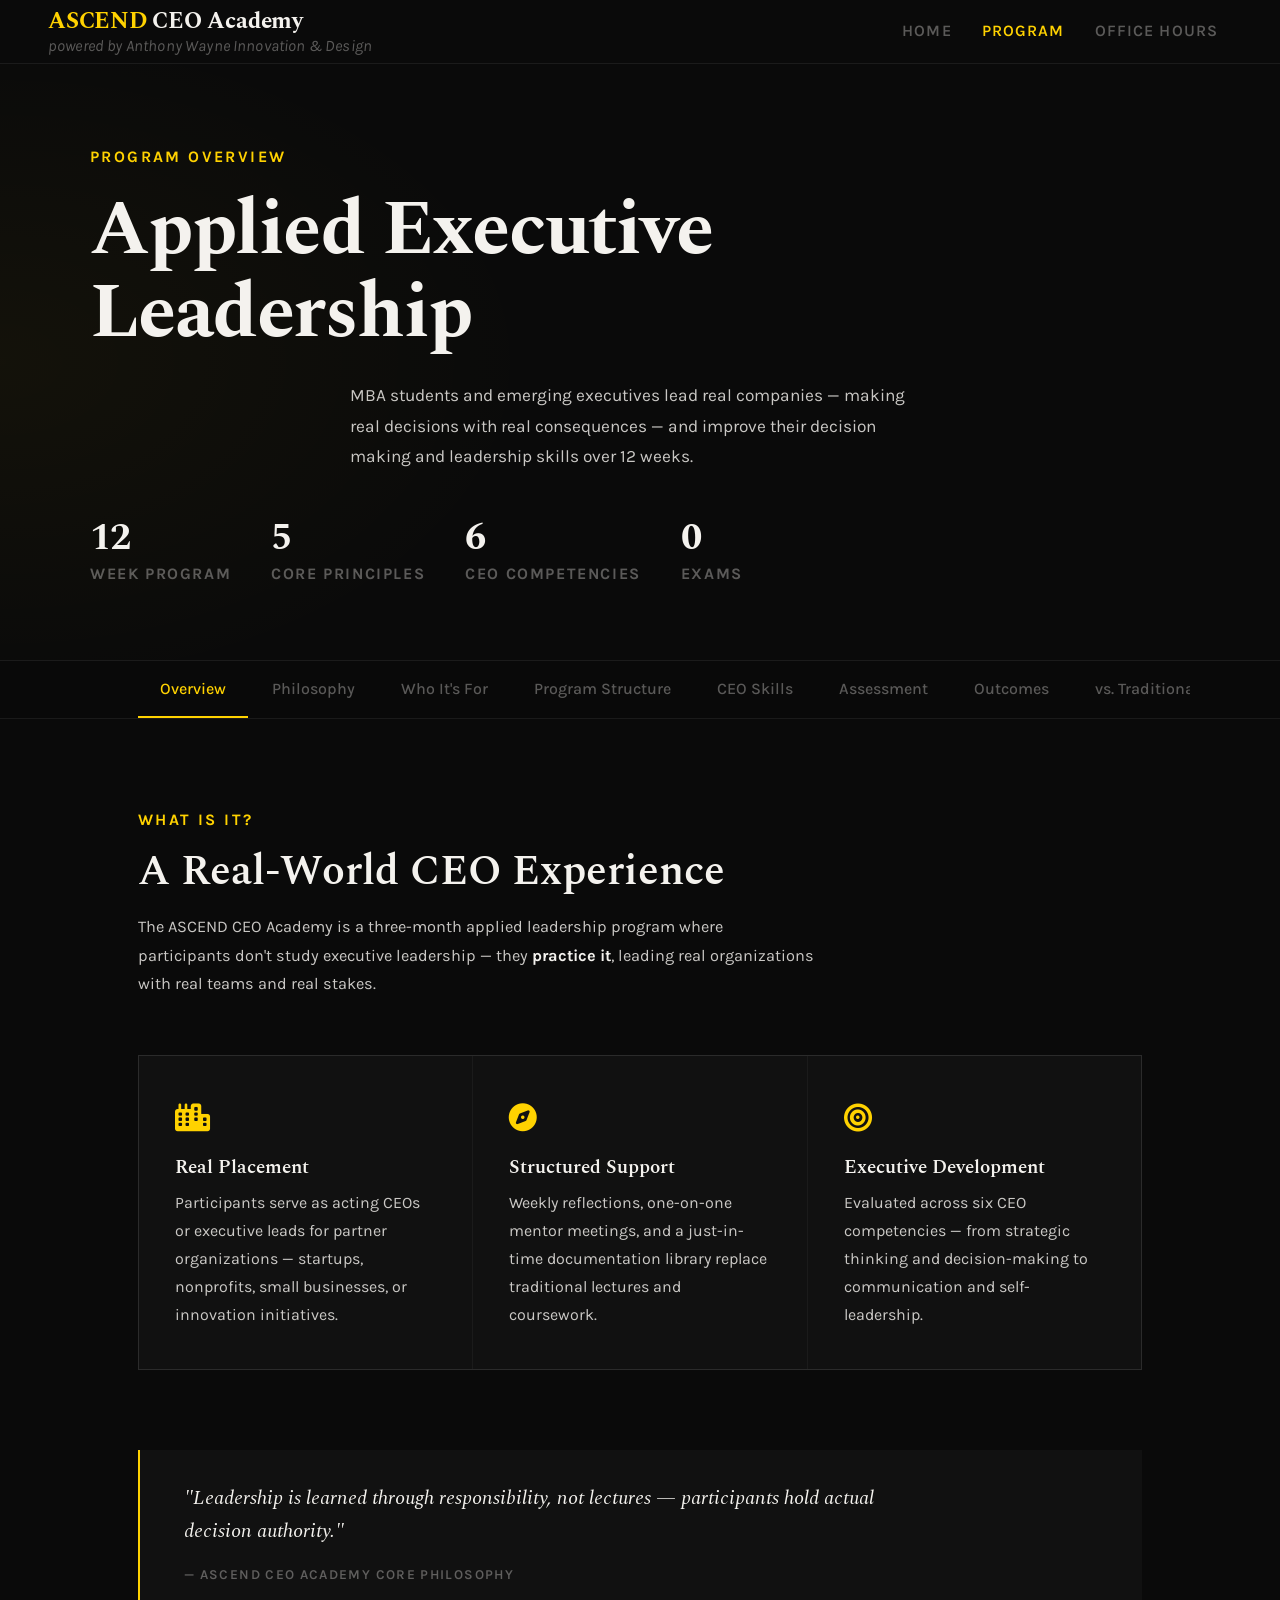
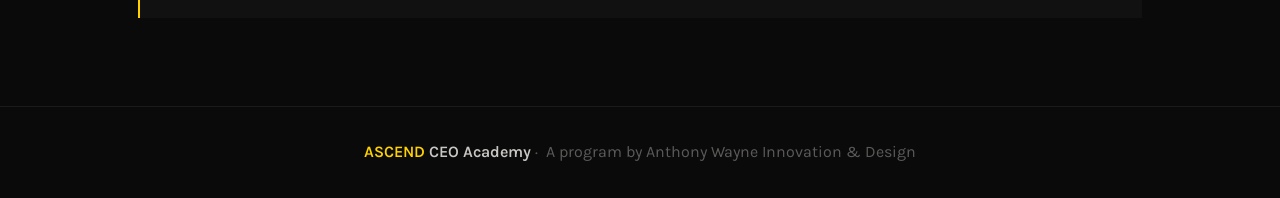
==== commit b483bae2: "update" ====
--- a/CEO Academy Explainer.html
+++ b/CEO Academy Explainer.html
@@ -11,7 +11,7 @@
 
 <header>
   <div class="header-brand">
-    <a class="header-logo" href="index.html">ASCEND CEO Academy</a>
+    <a class="header-logo" href="index.html"><span class="logo-ascend">ASCEND</span> CEO Academy</a>
     <div class="header-subtitle">powered by Anthony Wayne Innovation &amp; Design</div>
   </div>
   <nav class="header-nav">
@@ -237,7 +237,7 @@
         <h3>The Weekly Rhythm</h3>
         <p>Weeks 2–11 are the core of the Academy. There are no weekly lectures. Participants actively lead their assigned organizations on a structured weekly cadence.</p>
       </div>
-      <div class="format-row" style="grid-template-columns:1fr 1fr 1fr;">
+      <div class="format-row format-row-3">
         <div class="format-box">
           <h3><i class="fa-solid fa-pen-to-square" style="color:var(--accent);margin-right:10px;"></i>Friday — Reflection Due</h3>
           <ul>
@@ -460,7 +460,7 @@
         <tr>
           <th></th>
           <th>Traditional MBA</th>
-          <th>ASCEND CEO Academy</th>
+          <th><span class="logo-ascend">ASCEND</span> CEO Academy</th>
         </tr>
       </thead>
       <tbody>
@@ -481,7 +481,7 @@
 </main>
 
 <footer>
-  <strong>ASCEND CEO Academy</strong> &nbsp;·&nbsp; A program by Anthony Wayne Innovation &amp; Design
+  <strong><span class="logo-ascend">ASCEND</span> CEO Academy</strong><span class="footer-attr">&nbsp;·&nbsp; A program by Anthony Wayne Innovation &amp; Design</span>
 </footer>
 
 <script>
--- a/style.css
+++ b/style.css
@@ -94,6 +94,7 @@
 }
 
 .header-logo:hover { color: var(--text); text-decoration: none; }
+.logo-ascend { color: var(--accent); }
 
 .header-subtitle {
   font-size: 1rem;
@@ -437,12 +438,13 @@
 /* ─── INDEX — ASCEND SECTION ─── */
 .idx-ascend {
   border-bottom: 1px solid var(--border);
+  padding-bottom: 88px;
 }
 
 .idx-ascend-inner {
   max-width: var(--max);
   margin: 0 auto;
-  padding: 88px var(--pad);
+  padding: 88px var(--pad) 0;
 }
 
 .idx-ascend-header {
@@ -456,9 +458,9 @@
 
 .idx-slide-tabs {
   display: flex;
-  gap: 2px;
+  max-width: calc(var(--max) - 2 * var(--pad));
+  margin: 0 auto;
   border-bottom: 1px solid var(--border);
-  margin-bottom: 0;
   overflow-x: auto;
   scrollbar-width: none;
 }
@@ -477,6 +479,8 @@
   gap: 8px;
   transition: all 0.2s;
   white-space: nowrap;
+  flex: 1;
+  justify-content: center;
 }
 
 .idx-tab-letter {
@@ -505,7 +509,13 @@
 .idx-tab.active .idx-tab-letter { color: var(--accent); }
 .idx-tab.active .idx-tab-word   { color: var(--text-sec); }
 
-#slides { border: 1px solid var(--border); border-top: none;  overflow: hidden; }
+#slides {
+  max-width: calc(var(--max) - 2 * var(--pad));
+  margin: 0 auto;
+  border: 1px solid var(--border);
+  border-top: none;
+  overflow: hidden;
+}
 
 .slide { display: none; }
 
@@ -1136,6 +1146,11 @@
 }
 
 footer strong { color: var(--text-sec); font-weight: 600; }
+.footer-attr  { white-space: nowrap; }
+
+@media (max-width: 540px) {
+  .footer-attr { display: block; margin-top: 4px; }
+}
 
 /* ─── UTILITY ─── */
 .hidden { display: none !important; }
@@ -1147,12 +1162,86 @@
 ::-webkit-scrollbar-thumb:hover { background: rgba(255,255,255,0.2); }
 
 /* ─── RESPONSIVE ─── */
+/* ── 3-col format row variant ── */
+.format-row-3 { grid-template-columns: repeat(3, 1fr); }
+
 @media (max-width: 768px) {
-  :root { --pad: 24px; }
-  header { height: auto; padding: 14px var(--pad); }
+  :root { --pad: 20px; }
+
+  /* ── Header ── */
+  header { height: auto; padding: 12px var(--pad); }
+  .header-subtitle { display: none; }
   .header-nav { gap: 0; }
-  .header-link { padding: 6px 10px; font-size: 1rem; }
-  .format-row  { grid-template-columns: 1fr; }
-  .pilot-banner { flex-direction: column; padding: 32px 28px; gap: 20px; }
-  .step { padding: 28px 24px; gap: 20px; }
-}
+  .header-link { padding: 6px 10px; font-size: 0.9rem; }
+
+  /* ── Index hero ── */
+  .idx-hero { min-height: auto; }
+  .idx-hero-inner { grid-template-columns: 1fr; gap: 0; padding: 48px var(--pad) 28px; }
+  .idx-hero-right { display: none; }
+  .idx-hero-sub   { font-size: 1rem; margin-bottom: 24px; }
+  .idx-hero-stats { flex-wrap: wrap; gap: 16px; padding: 20px var(--pad); }
+  .idx-stat-num   { font-size: 1.4rem; }
+
+  /* ── Page hero (Explainer / Office Hours) ── */
+  .page-hero { padding: 48px var(--pad) 36px; }
+  .page-hero h1 { font-size: clamp(2rem, 8vw, 3rem); }
+  .hero-sub  { font-size: 1rem; }
+  .marquee-wrap   { gap: 8px; }
+  .marquee-row.right { display: none; }
+
+  /* ── Resources about strip ── */
+  .idx-about-inner { flex-direction: column; gap: 12px; padding: 28px var(--pad); }
+  .idx-about-inner .eyebrow { white-space: normal; }
+
+  /* ── Nav tabs ── */
+  .nav-inner { padding: 0 var(--pad); gap: 0; }
+  .nav-btn   { padding: 12px 12px; font-size: 0.88rem; white-space: nowrap; }
+
+  /* ── Sections ── */
+  .section { padding: 44px var(--pad); }
+  .section-header { margin-bottom: 28px; }
+  .section-header p { font-size: 1rem; }
+
+  /* ── ASCEND slides ── */
+  .idx-ascend { padding-bottom: 44px; }
+  .idx-ascend-inner { padding: 44px var(--pad) 0; }
+  .idx-slide-tabs,
+  #slides { max-width: 100%; margin: 0 var(--pad); }
+  .idx-ascend-header { margin-bottom: 36px; }
+  .idx-tab-word { display: none; }
+  .idx-tab { padding: 12px 8px; }
+  .slide-body { grid-template-columns: 1fr; }
+  .slide-text { padding: 28px var(--pad); }
+  .slide-callout { border-left: none; border-top: 1px solid var(--border); padding: 24px var(--pad); }
+  .slide-big-num { font-size: 3.5rem; margin-bottom: 8px; }
+  .idx-slide-nav { padding: 16px var(--pad); }
+
+  /* ── All grids → 1 column ── */
+  .how-grid        { grid-template-columns: 1fr; }
+  .outcomes-grid   { grid-template-columns: 1fr; }
+  .topics-grid     { grid-template-columns: 1fr; }
+  .topics-grid .topic-card.solo { grid-column: 1; }
+  .team-grid       { grid-template-columns: 1fr; }
+  .steps-grid      { grid-template-columns: 1fr; }
+  .format-row,
+  .format-row-3    { grid-template-columns: 1fr; }
+  .idx-cards       { grid-template-columns: 1fr; }
+
+  /* ── Cards ── */
+  .how-card     { padding: 24px var(--pad); }
+  .format-box   { padding: 24px var(--pad); }
+  .member-card  { padding: 24px var(--pad); }
+  .idx-card     { padding: 28px var(--pad); }
+  .topic-card   { padding: 18px var(--pad); }
+  .step         { padding: 20px var(--pad); gap: 14px; }
+  .step-num     { font-size: 1.4rem; min-width: 26px; }
+  blockquote    { padding: 20px var(--pad); margin-top: 32px; }
+  blockquote p  { font-size: 1.1rem; }
+
+  /* ── Pilot banner ── */
+  .pilot-banner { flex-direction: column; padding: 24px var(--pad); gap: 14px; }
+
+  /* ── Skills / phase / principle accordions ── */
+  .skill-item,
+  .principle    { padding: 16px var(--pad); }
+}
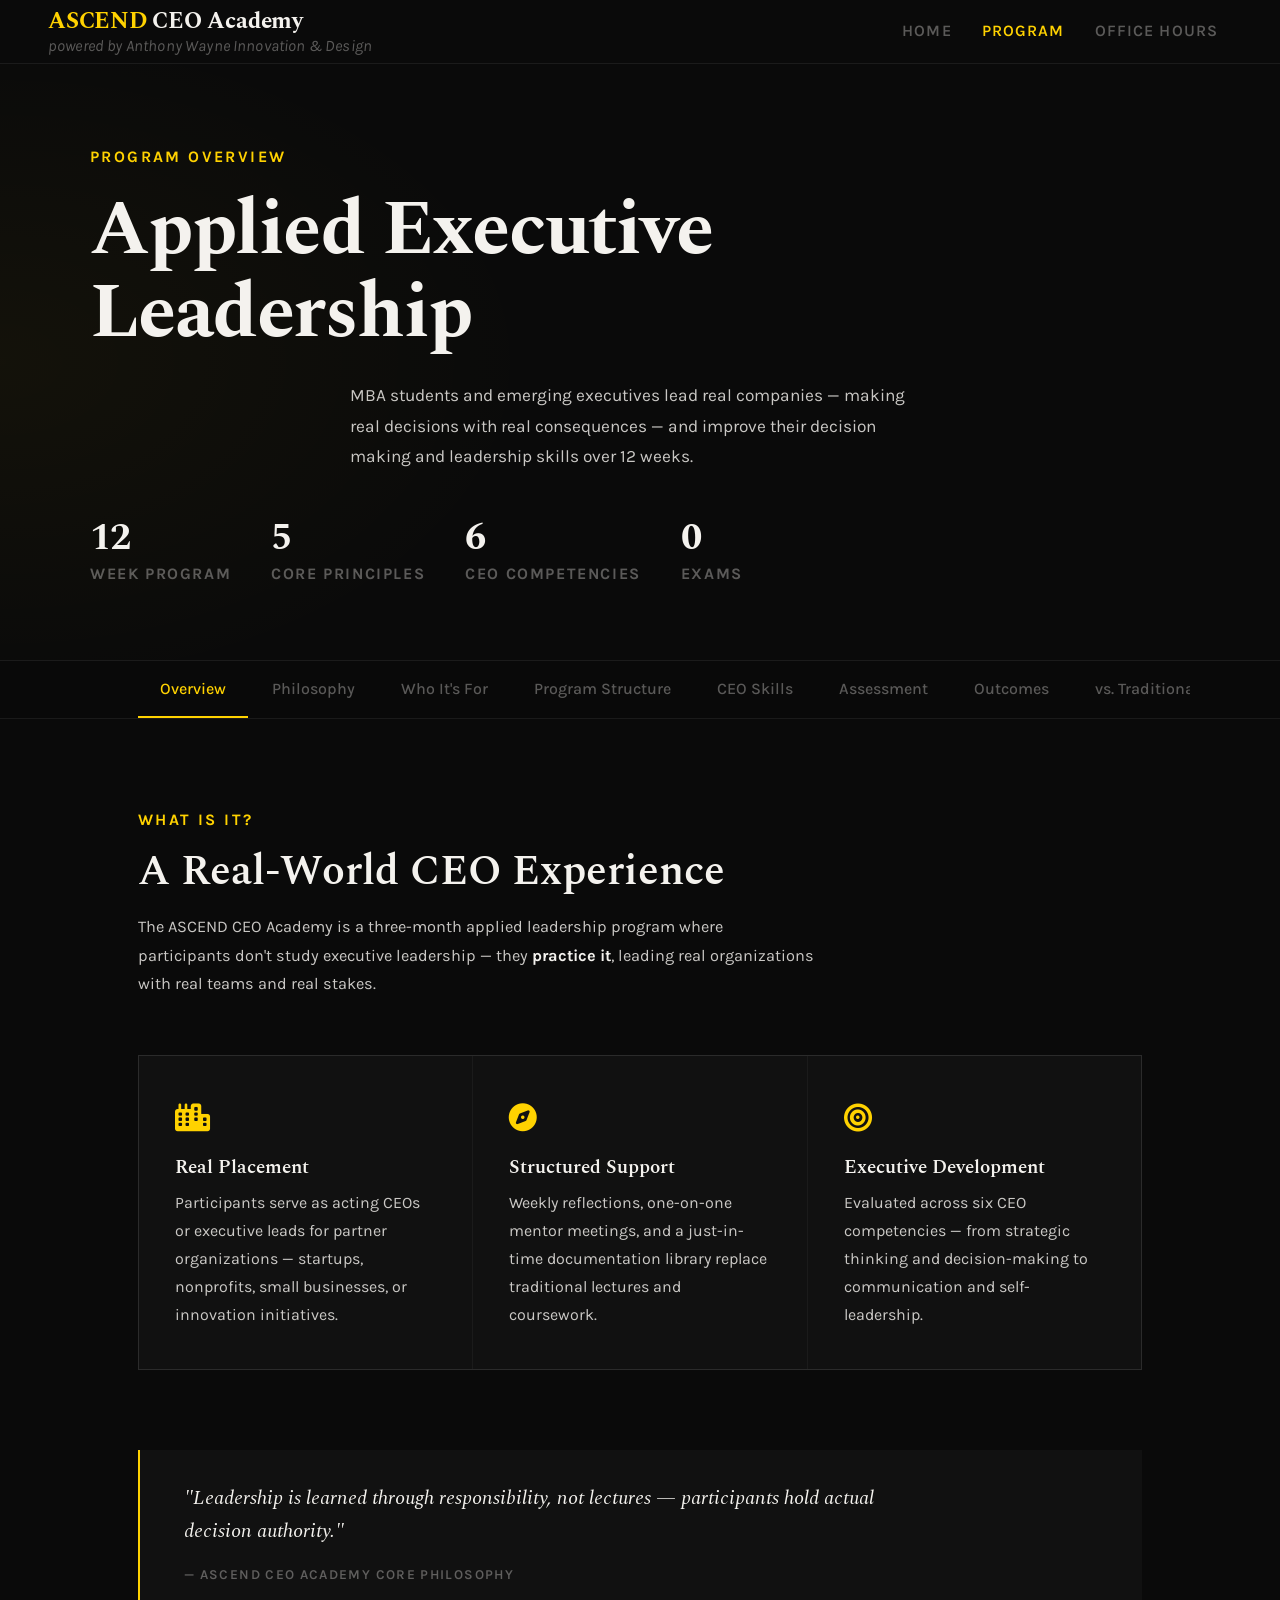
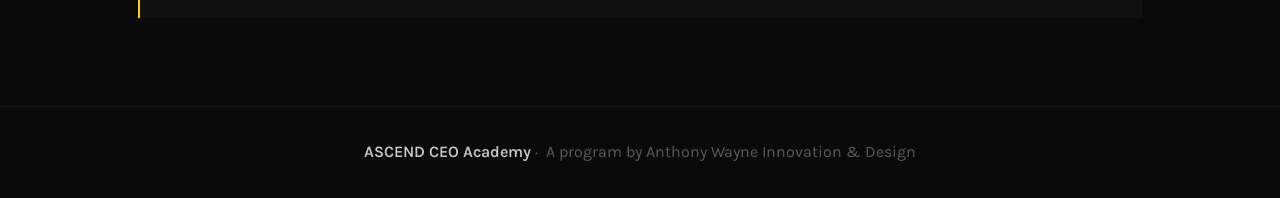
==== commit 73d58fc9: "update" ====
--- a/CEO Academy Explainer.html
+++ b/CEO Academy Explainer.html
@@ -460,7 +460,7 @@
         <tr>
           <th></th>
           <th>Traditional MBA</th>
-          <th><span class="logo-ascend">ASCEND</span> CEO Academy</th>
+          <th>ASCEND CEO Academy</th>
         </tr>
       </thead>
       <tbody>
@@ -481,7 +481,7 @@
 </main>
 
 <footer>
-  <strong><span class="logo-ascend">ASCEND</span> CEO Academy</strong><span class="footer-attr">&nbsp;·&nbsp; A program by Anthony Wayne Innovation &amp; Design</span>
+  <strong>ASCEND CEO Academy</strong><span class="footer-attr">&nbsp;·&nbsp; A program by Anthony Wayne Innovation &amp; Design</span>
 </footer>
 
 <script>
--- a/style.css
+++ b/style.css
@@ -456,10 +456,15 @@
   line-height: 1.15;
 }
 
+.idx-slide-wrap {
+  max-width: var(--max);
+  margin: 0 auto;
+  padding: 0 var(--pad);
+  overflow: hidden;
+}
+
 .idx-slide-tabs {
   display: flex;
-  max-width: calc(var(--max) - 2 * var(--pad));
-  margin: 0 auto;
   border-bottom: 1px solid var(--border);
   overflow-x: auto;
   scrollbar-width: none;
@@ -510,8 +515,6 @@
 .idx-tab.active .idx-tab-word   { color: var(--text-sec); }
 
 #slides {
-  max-width: calc(var(--max) - 2 * var(--pad));
-  margin: 0 auto;
   border: 1px solid var(--border);
   border-top: none;
   overflow: hidden;
@@ -1205,8 +1208,8 @@
   /* ── ASCEND slides ── */
   .idx-ascend { padding-bottom: 44px; }
   .idx-ascend-inner { padding: 44px var(--pad) 0; }
-  .idx-slide-tabs,
-  #slides { max-width: 100%; margin: 0 var(--pad); }
+  .idx-slide-wrap { padding: 0; }
+  #slides { margin: 0; }
   .idx-ascend-header { margin-bottom: 36px; }
   .idx-tab-word { display: none; }
   .idx-tab { padding: 12px 8px; }
@@ -1214,7 +1217,7 @@
   .slide-text { padding: 28px var(--pad); }
   .slide-callout { border-left: none; border-top: 1px solid var(--border); padding: 24px var(--pad); }
   .slide-big-num { font-size: 3.5rem; margin-bottom: 8px; }
-  .idx-slide-nav { padding: 16px var(--pad); }
+  .idx-slide-nav { padding: 16px 0 0; }
 
   /* ── All grids → 1 column ── */
   .how-grid        { grid-template-columns: 1fr; }
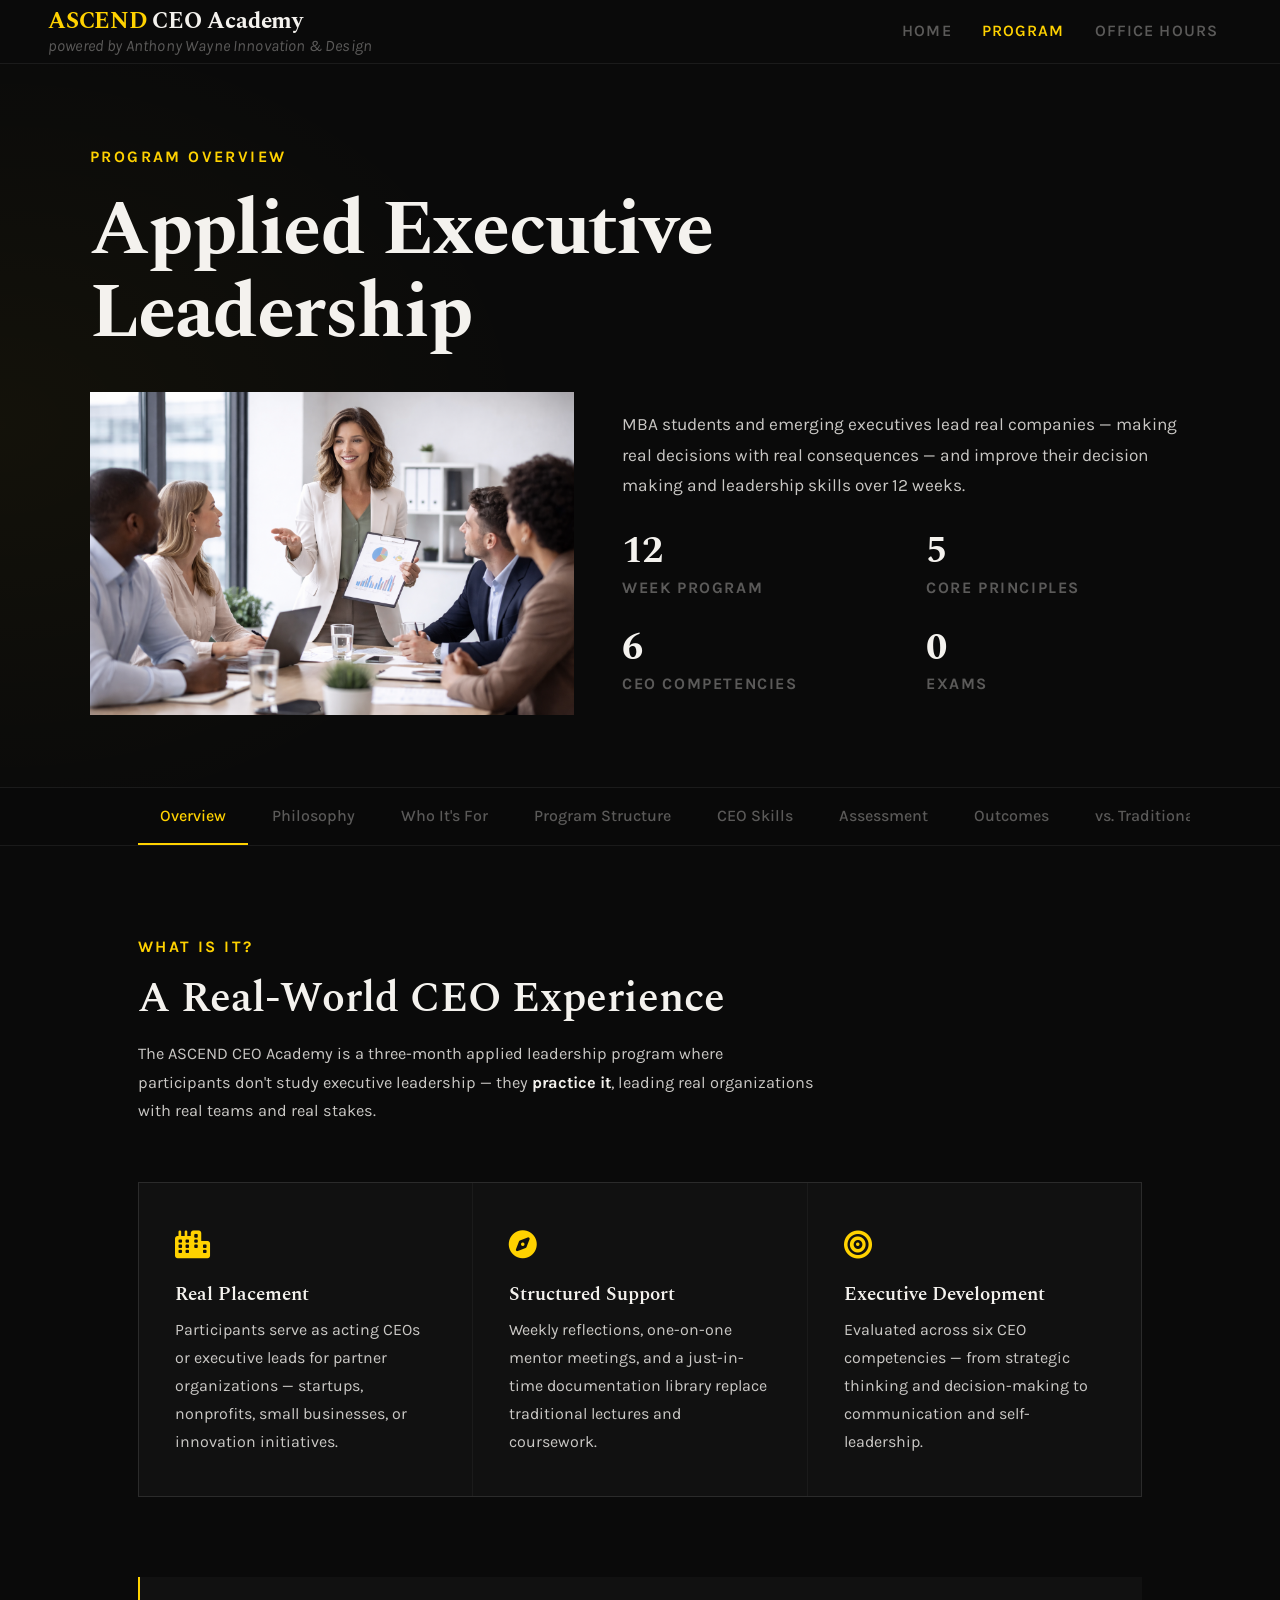
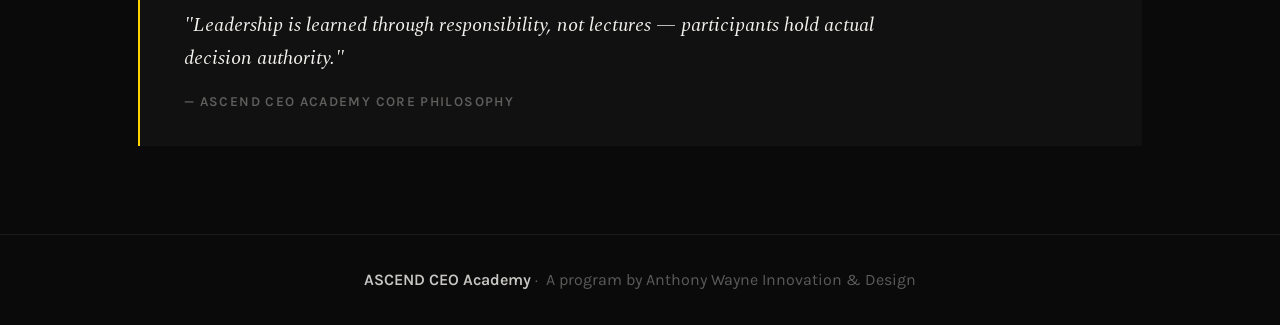
==== commit a32e9a31: "update" ====
--- a/CEO Academy Explainer.html
+++ b/CEO Academy Explainer.html
@@ -25,12 +25,19 @@
   <div class="page-hero-inner">
     <div class="eyebrow">Program Overview</div>
     <h1>Applied Executive<br>Leadership</h1>
-    <p class="hero-sub">MBA students and emerging executives lead real companies — making real decisions with real consequences — and improve their decision making and leadership skills over 12 weeks.</p>
-    <div class="hero-stats">
-      <div class="hero-stat"><span class="stat-num">12</span><span class="stat-label">Week Program</span></div>
-      <div class="hero-stat"><span class="stat-num">5</span><span class="stat-label">Core Principles</span></div>
-      <div class="hero-stat"><span class="stat-num">6</span><span class="stat-label">CEO Competencies</span></div>
-      <div class="hero-stat"><span class="stat-num">0</span><span class="stat-label">Exams</span></div>
+    <div class="page-hero-body">
+      <div class="page-hero-img">
+        <img src="images/leading-team.png" alt="Executive leading a team" />
+      </div>
+      <div class="page-hero-text">
+        <p class="hero-sub">MBA students and emerging executives lead real companies — making real decisions with real consequences — and improve their decision making and leadership skills over 12 weeks.</p>
+        <div class="hero-stats">
+          <div class="hero-stat"><span class="stat-num">12</span><span class="stat-label">Week Program</span></div>
+          <div class="hero-stat"><span class="stat-num">5</span><span class="stat-label">Core Principles</span></div>
+          <div class="hero-stat"><span class="stat-num">6</span><span class="stat-label">CEO Competencies</span></div>
+          <div class="hero-stat"><span class="stat-num">0</span><span class="stat-label">Exams</span></div>
+        </div>
+      </div>
     </div>
   </div>
 </section>
@@ -40,12 +47,12 @@
   <div class="nav-inner">
     <button class="nav-btn active" onclick="showSection('overview', this)">Overview</button>
     <button class="nav-btn" onclick="showSection('philosophy', this)">Philosophy</button>
-    <button class="nav-btn" onclick="showSection('participants', this)">Who It's For</button>
-    <button class="nav-btn" onclick="showSection('structure', this)">Program Structure</button>
-    <button class="nav-btn" onclick="showSection('skills', this)">CEO Skills</button>
-    <button class="nav-btn" onclick="showSection('assessment', this)">Assessment</button>
+    <button class="nav-btn" onclick="showSection('participants', this)"><span class="nav-full">Who It's For</span><span class="nav-short">Who</span></button>
+    <button class="nav-btn" onclick="showSection('structure', this)"><span class="nav-full">Program Structure</span><span class="nav-short">Structure</span></button>
+    <button class="nav-btn" onclick="showSection('skills', this)"><span class="nav-full">CEO Skills</span><span class="nav-short">Skills</span></button>
+    <button class="nav-btn" onclick="showSection('assessment', this)"><span class="nav-full">Assessment</span><span class="nav-short">Assess</span></button>
     <button class="nav-btn" onclick="showSection('outcomes', this)">Outcomes</button>
-    <button class="nav-btn" onclick="showSection('compare', this)">vs. Traditional MBA</button>
+    <button class="nav-btn" onclick="showSection('compare', this)"><span class="nav-full">vs. Traditional&nbsp;MBA</span><span class="nav-short">Compare</span></button>
   </div>
 </nav>
 
@@ -77,7 +84,7 @@
       </div>
     </div>
 
-    <blockquote><p>"Leadership is learned through responsibility, not lectures — participants hold actual decision authority."</p><cite>— ASCEND CEO Academy Core Philosophy</cite></blockquote>
+    <blockquote><p>"Leadership is learned through responsibility, not&nbsp;lectures — participants hold actual decision authority."</p><cite>— ASCEND CEO Academy Core Philosophy</cite></blockquote>
   </section>
 
   <!-- 2. PHILOSOPHY -->
@@ -89,7 +96,7 @@
     </div>
 
     <div onclick="togglePrinciple(this)" class="principle open">
-      <h3>1. Leadership is learned through responsibility, not lectures</h3>
+      <h3>1. Leadership is learned through responsibility, not&nbsp;lectures</h3>
       <div class="principle-body">
         <p><em>Authority first, curriculum second.</em></p>
         <p>Participants must hold actual decision authority — not simulated authority, not advisory roles. This is the non-negotiable foundation of the program. Without accountability for outcomes, there is no real learning.</p>
@@ -97,7 +104,7 @@
     </div>
 
     <div onclick="togglePrinciple(this)" class="principle">
-      <h3>2. Reflection converts experience into leadership skill</h3>
+      <h3>2. Reflection converts experience into leadership&nbsp;skill</h3>
       <div class="principle-body">
         <p><em>Experience alone is not enough.</em></p>
         <p>Weekly structured reflection is mandatory. Without deliberate reflection, leaders repeat mistakes rather than learning from them. The Friday reflection ritual is the mechanism that turns daily activity into compounding leadership growth.</p>
@@ -302,7 +309,7 @@
   <section id="skills" class="section">
     <div class="eyebrow">CEO Competencies</div>
     <div class="section-header">
-      <h2>Six Skills Every CEO Needs</h2>
+      <h2>Six Skills Every CEO&nbsp;Needs</h2>
       <p>Participants are evaluated across six core executive competencies. Click any skill to see what's measured.</p>
     </div>
 
@@ -360,7 +367,7 @@
   <section id="assessment" class="section">
     <div class="eyebrow">No Exams</div>
     <div class="section-header">
-      <h2>Leadership is Assessed Through Action</h2>
+      <h2>Leadership is Assessed Through&nbsp;Action</h2>
       <p>There are no written tests. Evaluation is based entirely on demonstrated leadership across five dimensions.</p>
     </div>
 
@@ -408,7 +415,7 @@
   <section id="outcomes" class="section">
     <div class="eyebrow">What You'll Have</div>
     <div class="section-header">
-      <h2>What Graduates Walk Away With</h2>
+      <h2>What Graduates Walk Away&nbsp;With</h2>
       <p>ASCEND CEO Academy graduates don't have simulated leadership experience — they have actual CEO experience and the skills to prove it.</p>
     </div>
 
@@ -451,7 +458,7 @@
   <section id="compare" class="section">
     <div class="eyebrow">The Difference</div>
     <div class="section-header">
-      <h2>ASCEND CEO Academy vs. Traditional MBA</h2>
+      <h2>ASCEND CEO Academy vs. Traditional&nbsp;MBA</h2>
       <p>The Academy is built to close the gap between academic preparation and executive reality.</p>
     </div>
 
--- a/style.css
+++ b/style.css
@@ -151,6 +151,40 @@
   z-index: 1;
 }
 
+.page-hero-body {
+  display: grid;
+  grid-template-columns: 44% 1fr;
+  gap: 48px;
+  align-items: center;
+  margin-top: 36px;
+}
+
+.page-hero-img {
+  overflow: hidden;
+  aspect-ratio: 3 / 2;
+}
+
+.page-hero-img img {
+  width: 100%;
+  height: 100%;
+  object-fit: cover;
+  object-position: center center;
+  display: block;
+  filter: grayscale(10%);
+  transition: filter 0.4s, transform 0.4s;
+}
+
+.page-hero-img:hover img {
+  filter: grayscale(0%);
+  transform: scale(1.02);
+}
+
+.page-hero-text {
+  display: flex;
+  flex-direction: column;
+  gap: 32px;
+}
+
 .page-hero .eyebrow { margin-bottom: 20px; }
 
 .page-hero h1 {
@@ -171,13 +205,13 @@
   color: var(--text-sec);
   max-width: 580px;
   line-height: 1.75;
-  margin-bottom: 48px;
+  margin-bottom: 0;
 }
 
 .hero-stats {
-  display: flex;
-  gap: 40px;
-  flex-wrap: wrap;
+  display: grid;
+  grid-template-columns: 1fr 1fr;
+  gap: 28px 40px;
 }
 
 .hero-stat {
@@ -331,7 +365,7 @@
   flex-direction: column;
   gap: 8px;
   overflow: hidden;
-  
+
 }
 
 .idx-thumb img {
@@ -339,7 +373,7 @@
   aspect-ratio: 5 / 2;
   object-fit: cover;
   object-position: center center;
-  
+
   filter: grayscale(12%);
   display: block;
   transition: filter 0.35s, transform 0.35s;
@@ -764,6 +798,7 @@
 
 .nav-btn:hover { color: var(--text); }
 .nav-btn.active { color: var(--accent); border-bottom-color: var(--accent); }
+.nav-short { display: none; }
 
 /* ─── SECTIONS (office hours / explainer) ─── */
 .section        { display: none; padding: 88px var(--pad); max-width: var(--max); margin: 0 auto; }
@@ -1187,6 +1222,8 @@
 
   /* ── Page hero (Explainer / Office Hours) ── */
   .page-hero { padding: 48px var(--pad) 36px; }
+  .page-hero-body { grid-template-columns: 1fr; gap: 24px; }
+  .page-hero-img { display: none; }
   .page-hero h1 { font-size: clamp(2rem, 8vw, 3rem); }
   .hero-sub  { font-size: 1rem; }
   .marquee-wrap   { gap: 8px; }
@@ -1198,7 +1235,9 @@
 
   /* ── Nav tabs ── */
   .nav-inner { padding: 0 var(--pad); gap: 0; }
-  .nav-btn   { padding: 12px 12px; font-size: 0.88rem; white-space: nowrap; }
+  .nav-btn   { padding: 11px 10px; font-size: 0.85rem; white-space: nowrap; }
+  .nav-full  { display: none; }
+  .nav-short { display: inline; }
 
   /* ── Sections ── */
   .section { padding: 44px var(--pad); }
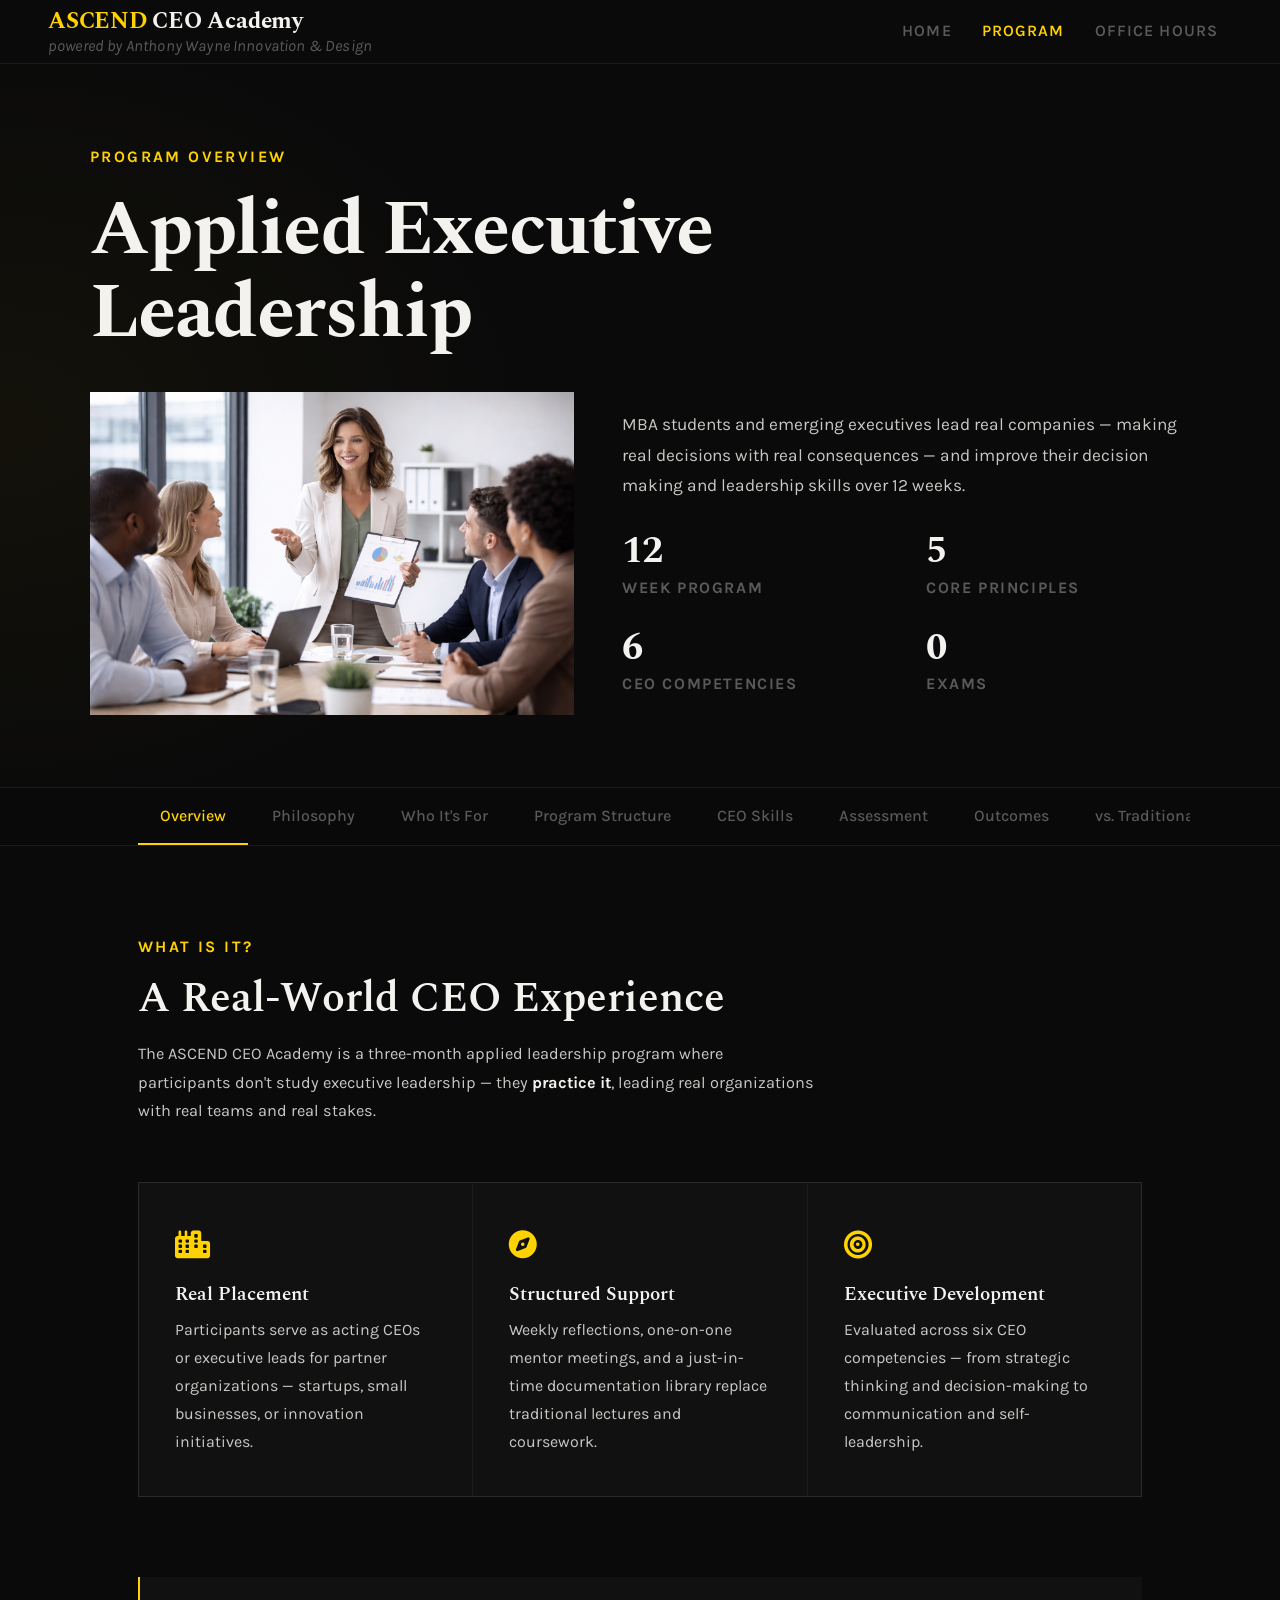
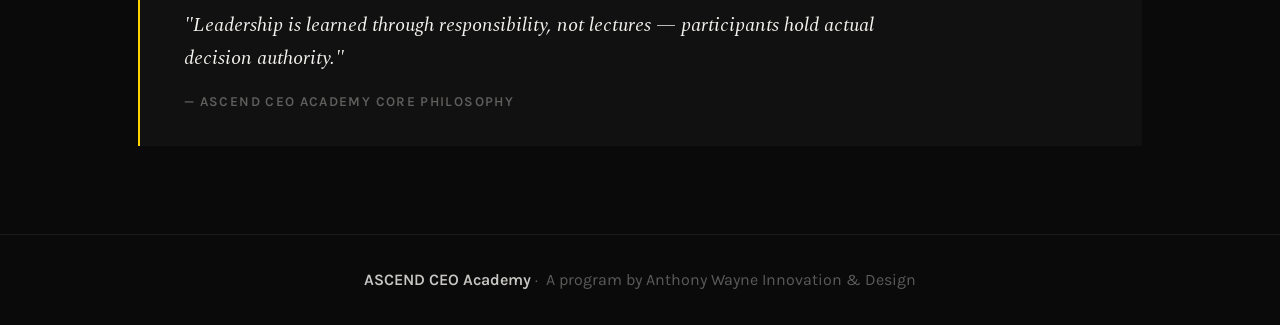
==== commit 20dd280d: "removed non-profit" ====
--- a/CEO Academy Explainer.html
+++ b/CEO Academy Explainer.html
@@ -70,7 +70,7 @@
       <div class="how-card">
         <div class="icon"><i class="fa-solid fa-city"></i></div>
         <h3>Real Placement</h3>
-        <p>Participants serve as acting CEOs or executive leads for partner organizations — startups, nonprofits, small businesses, or innovation initiatives.</p>
+        <p>Participants serve as acting CEOs or executive leads for partner organizations — startups, small businesses, or innovation initiatives.</p>
       </div>
       <div class="how-card">
         <div class="icon"><i class="fa-solid fa-compass"></i></div>
@@ -180,7 +180,6 @@
         <ul>
           <li>Early-stage startup</li>
           <li>Small business preparing for growth</li>
-          <li>Nonprofit needing executive leadership</li>
           <li>Innovation initiative inside a larger organization</li>
           <li>Community or economic development project</li>
         </ul>
